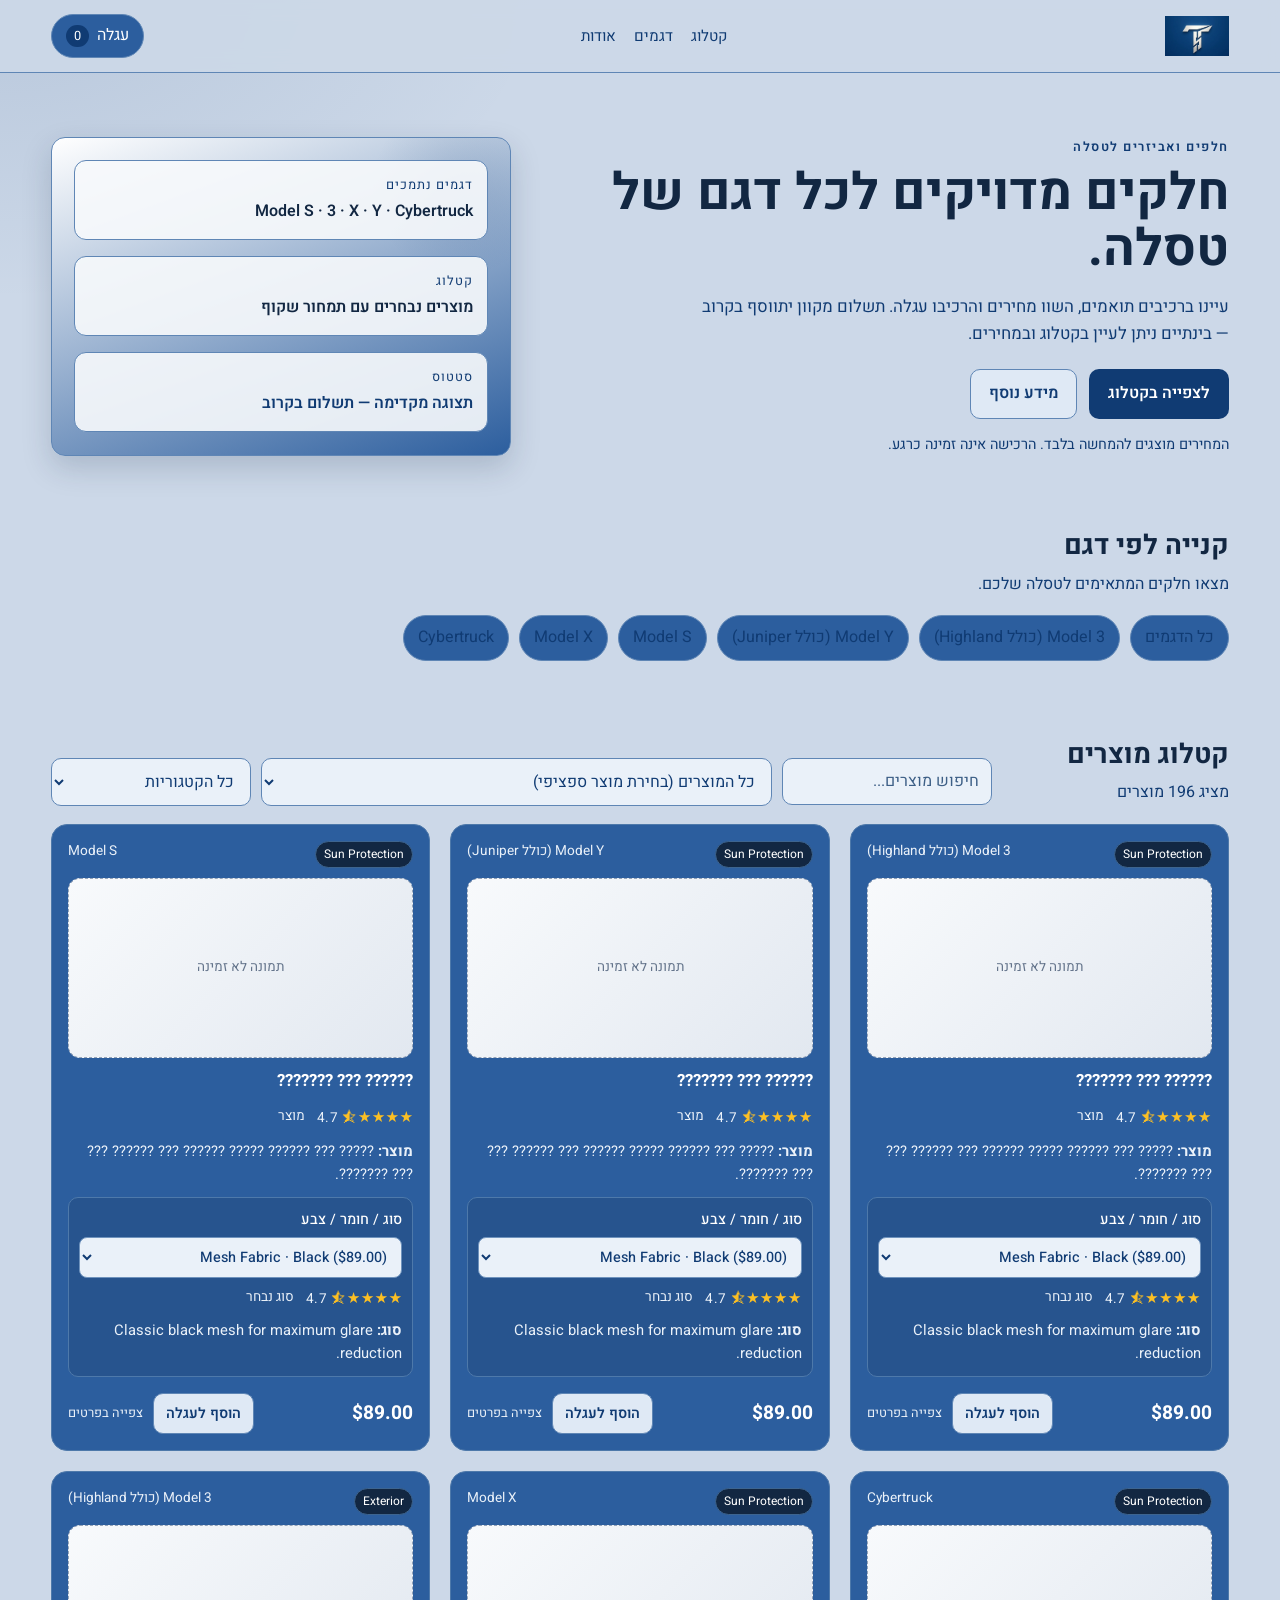
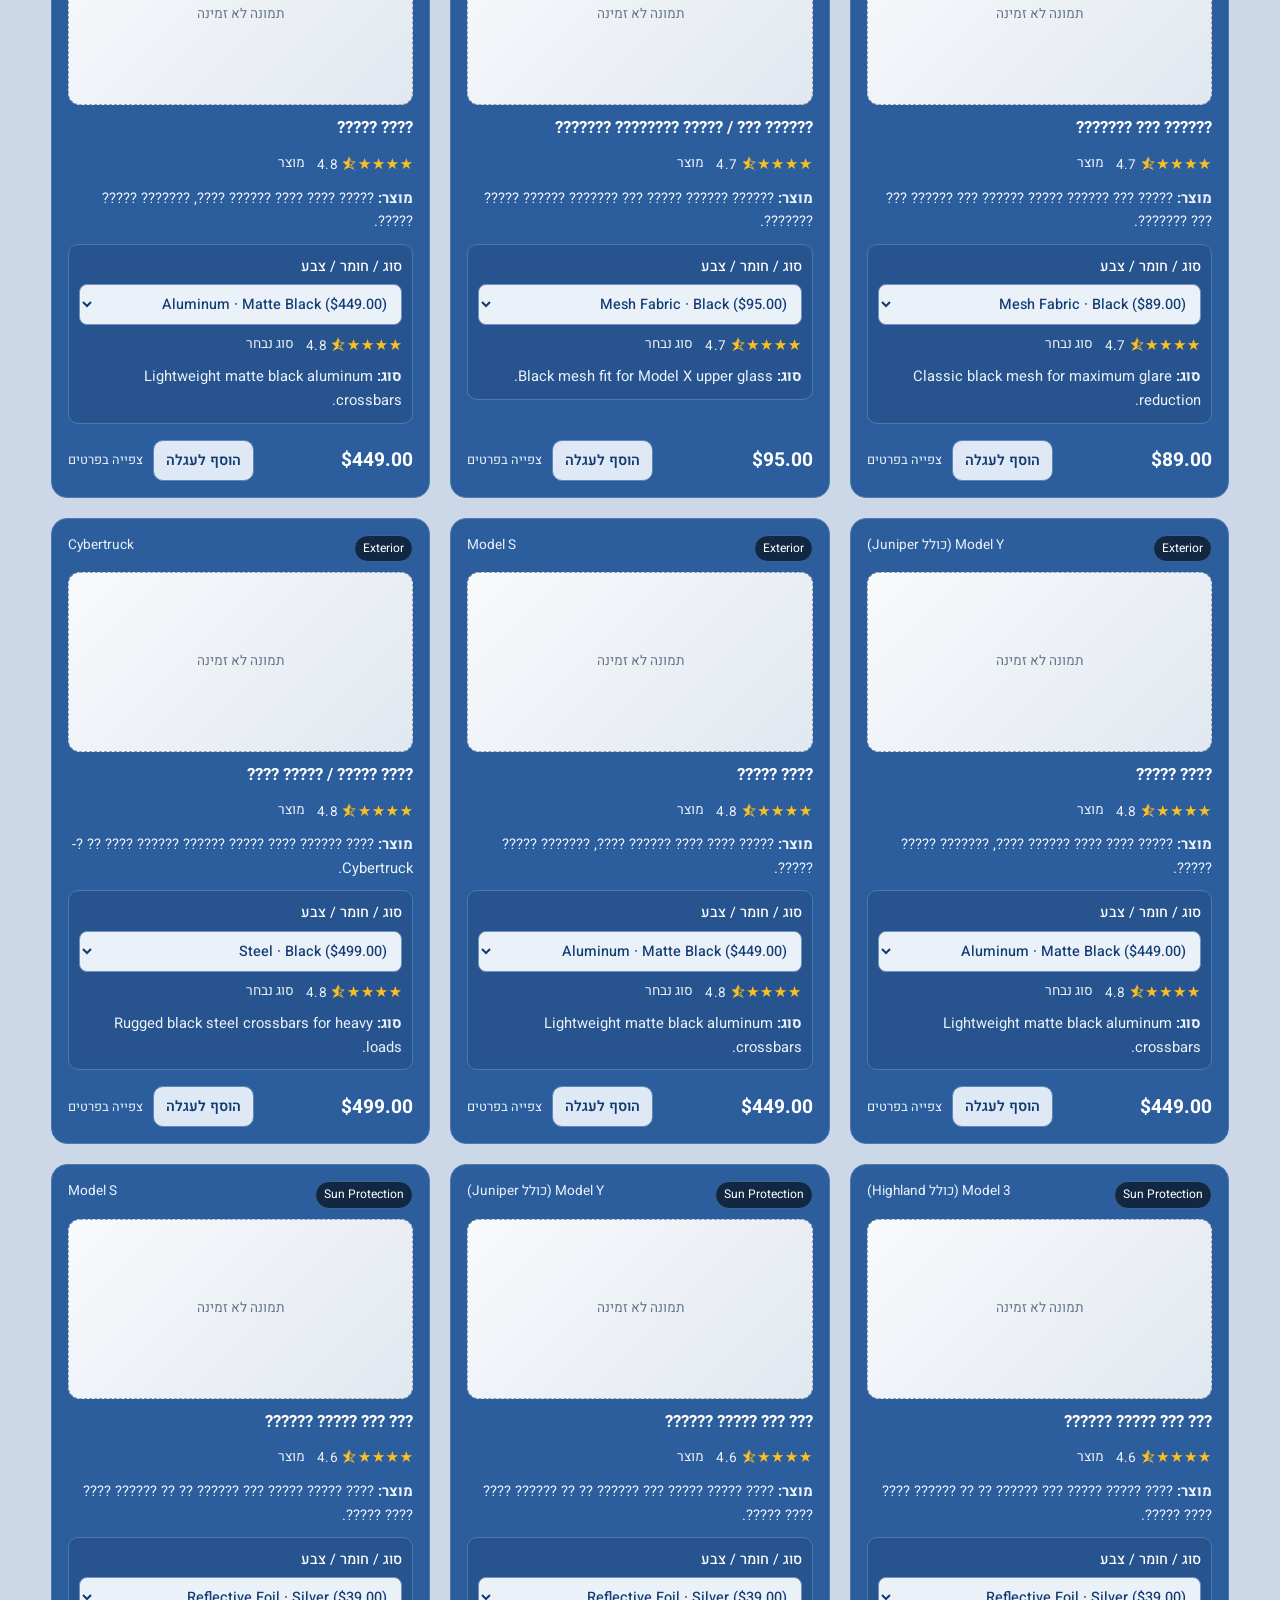
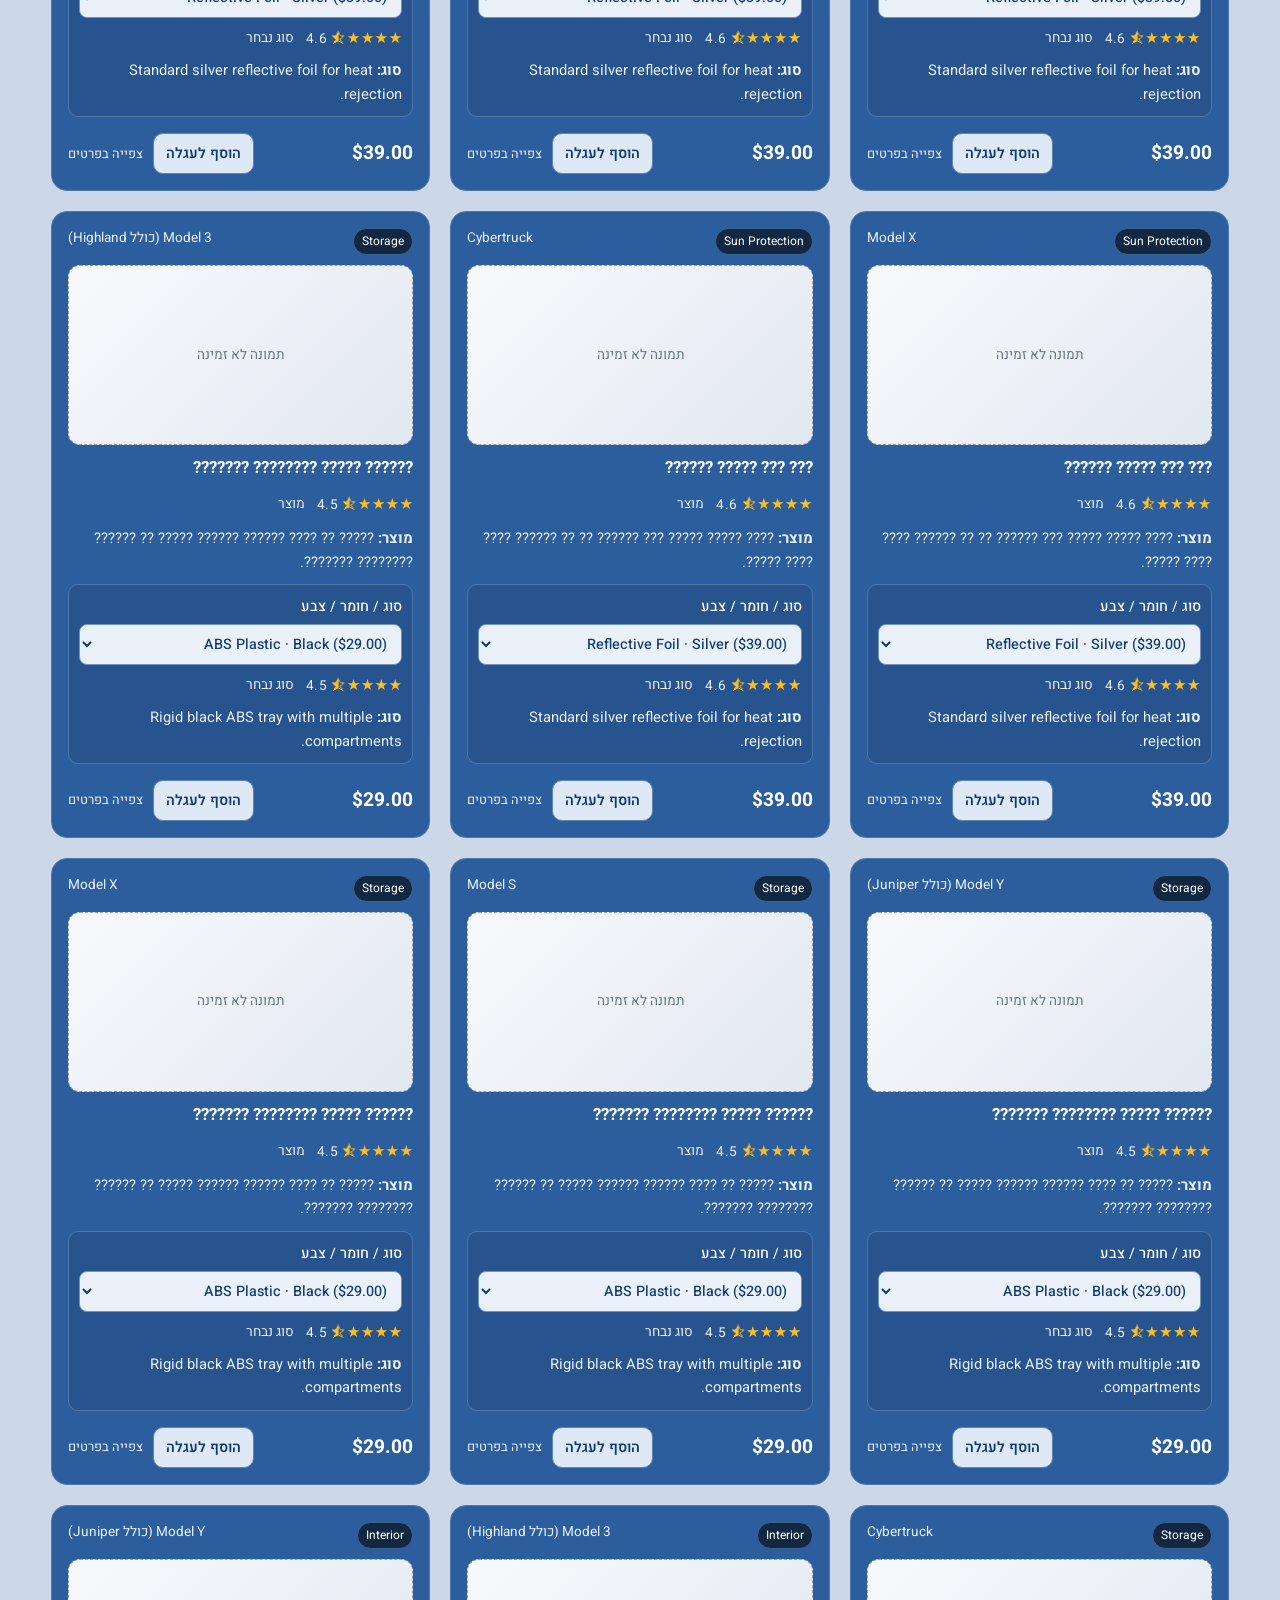
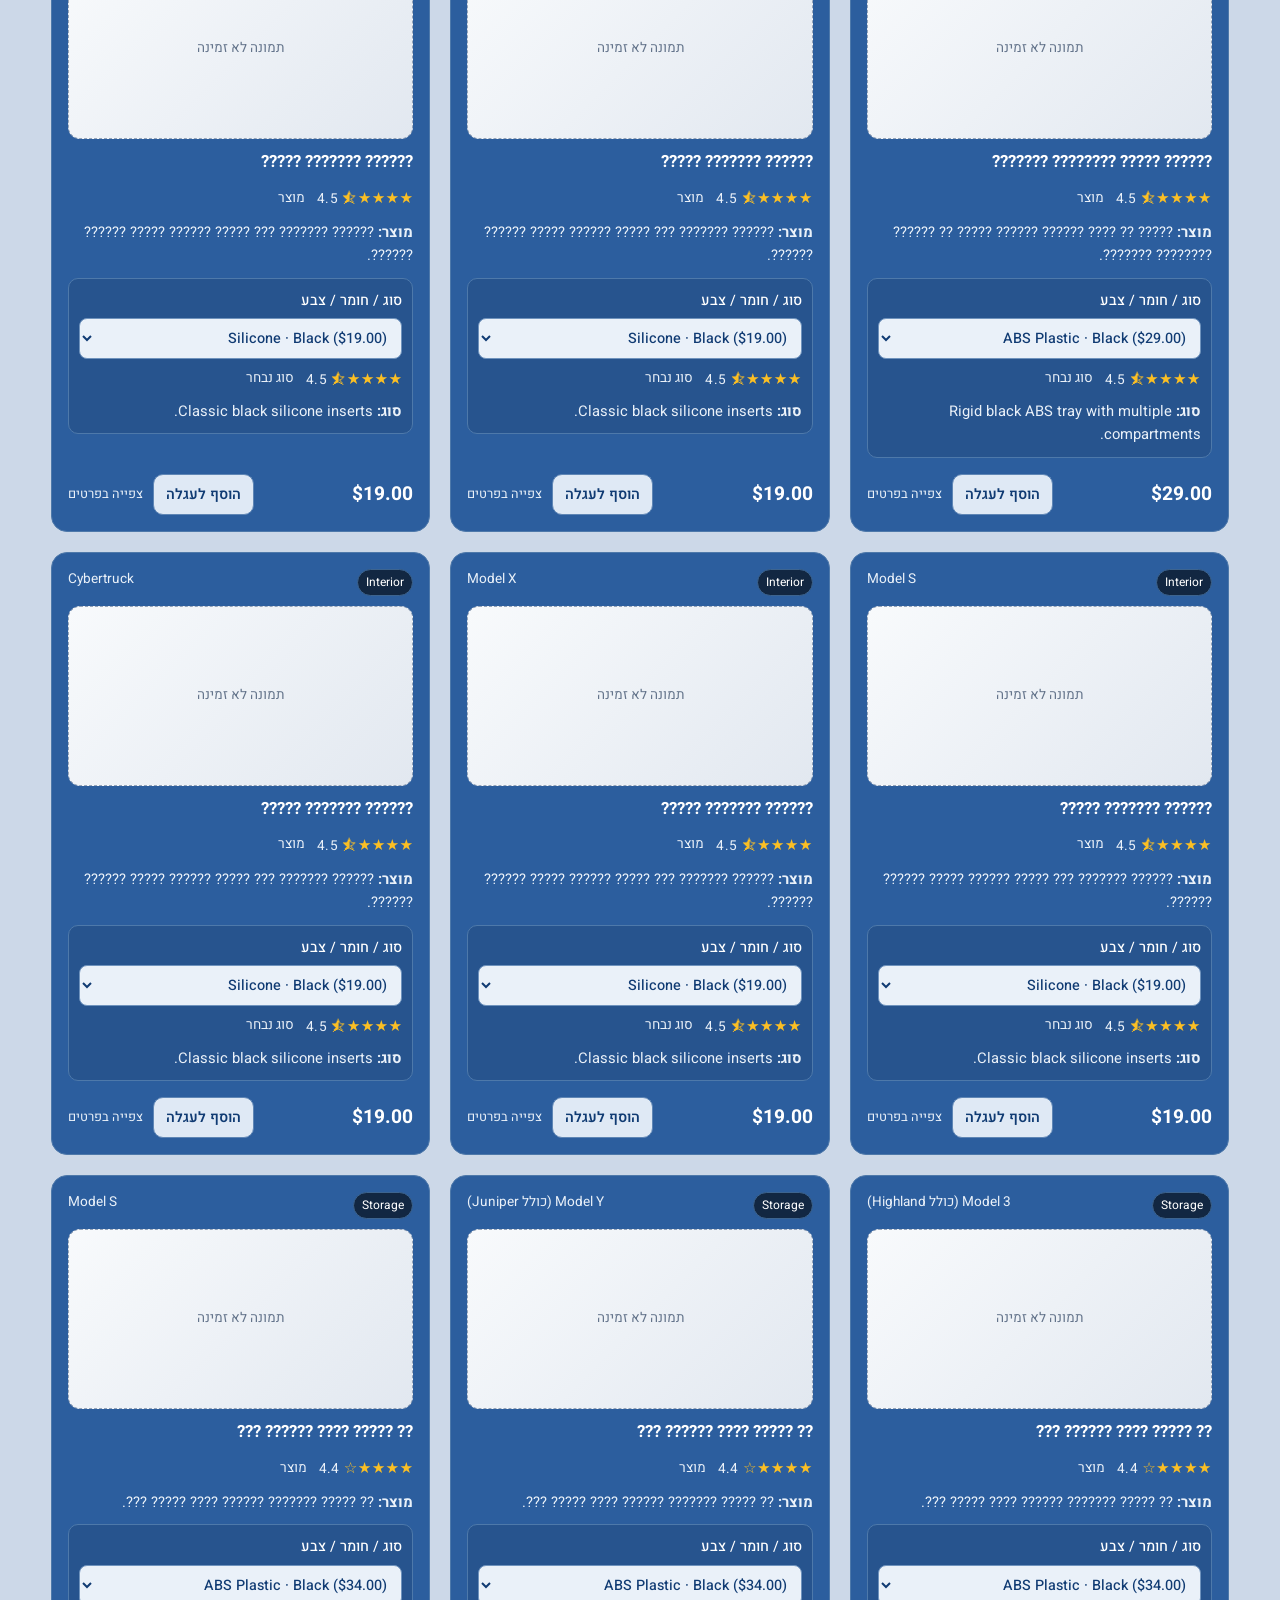
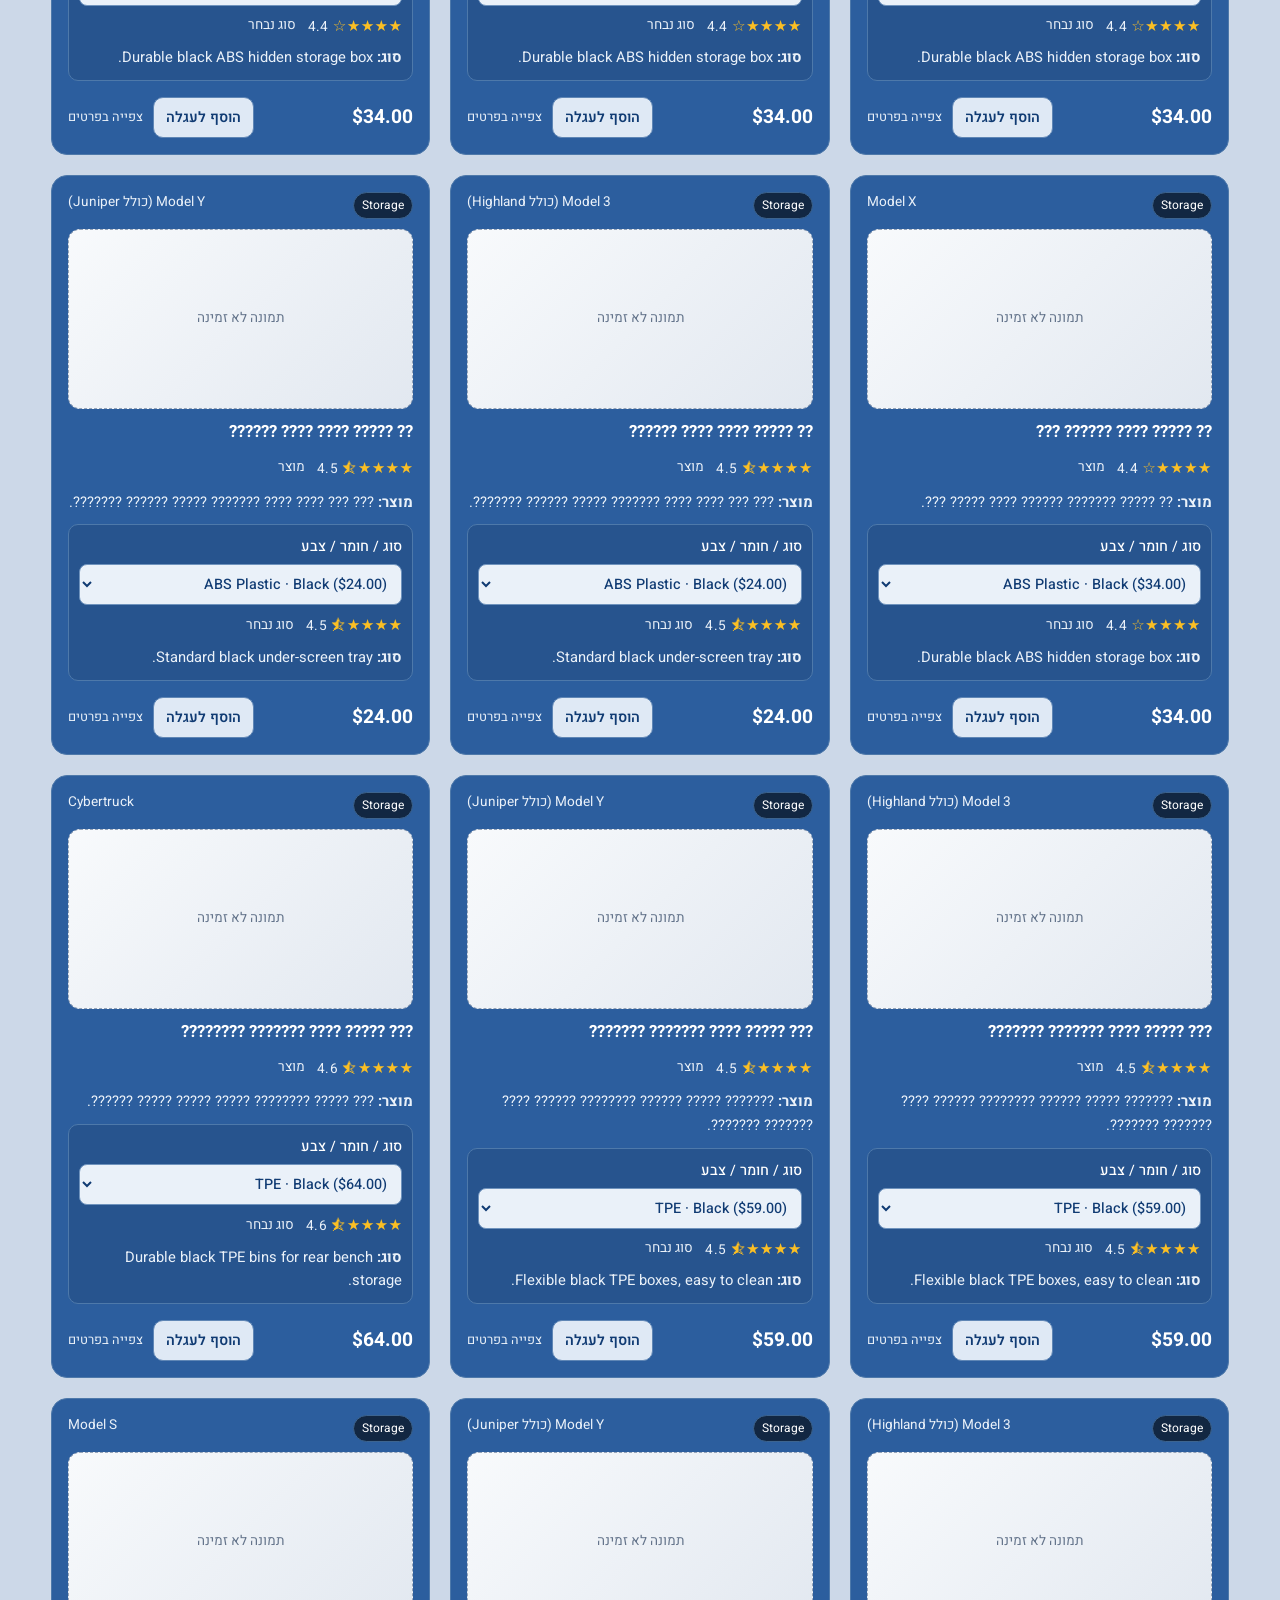
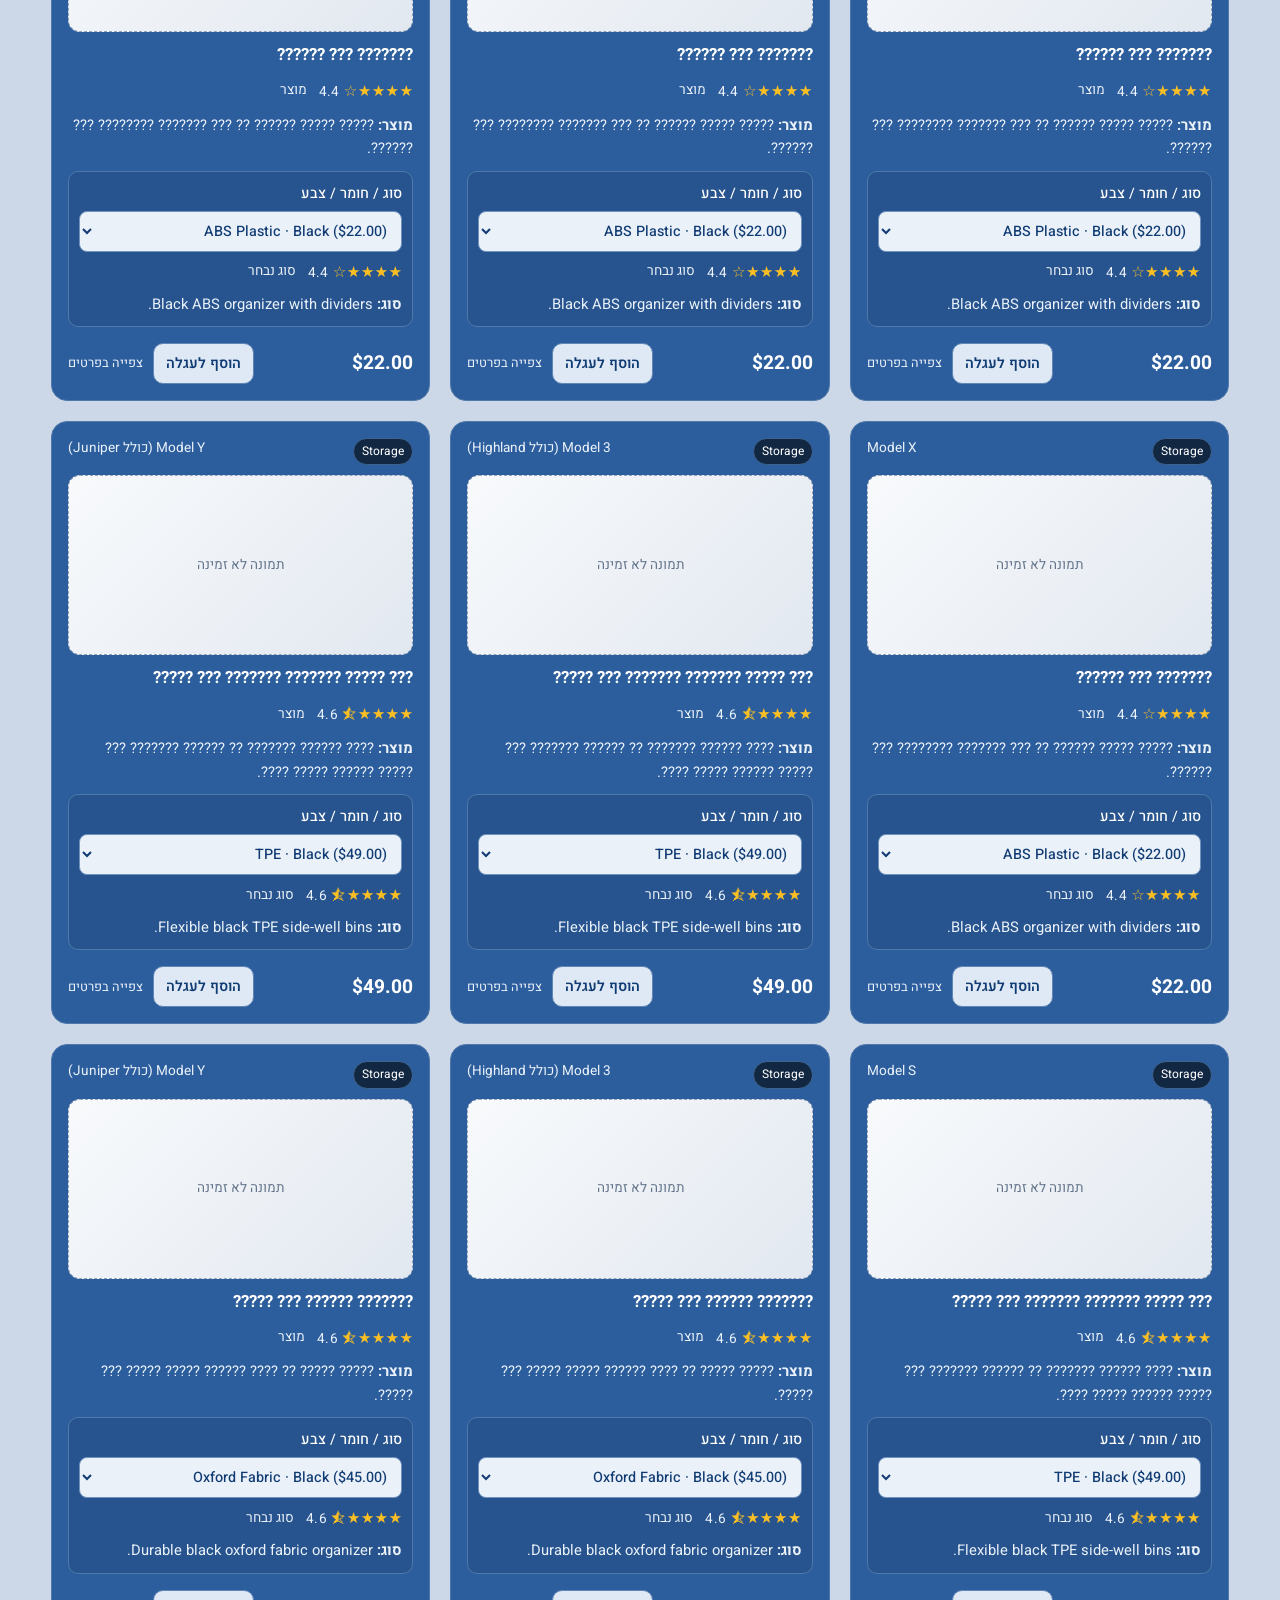
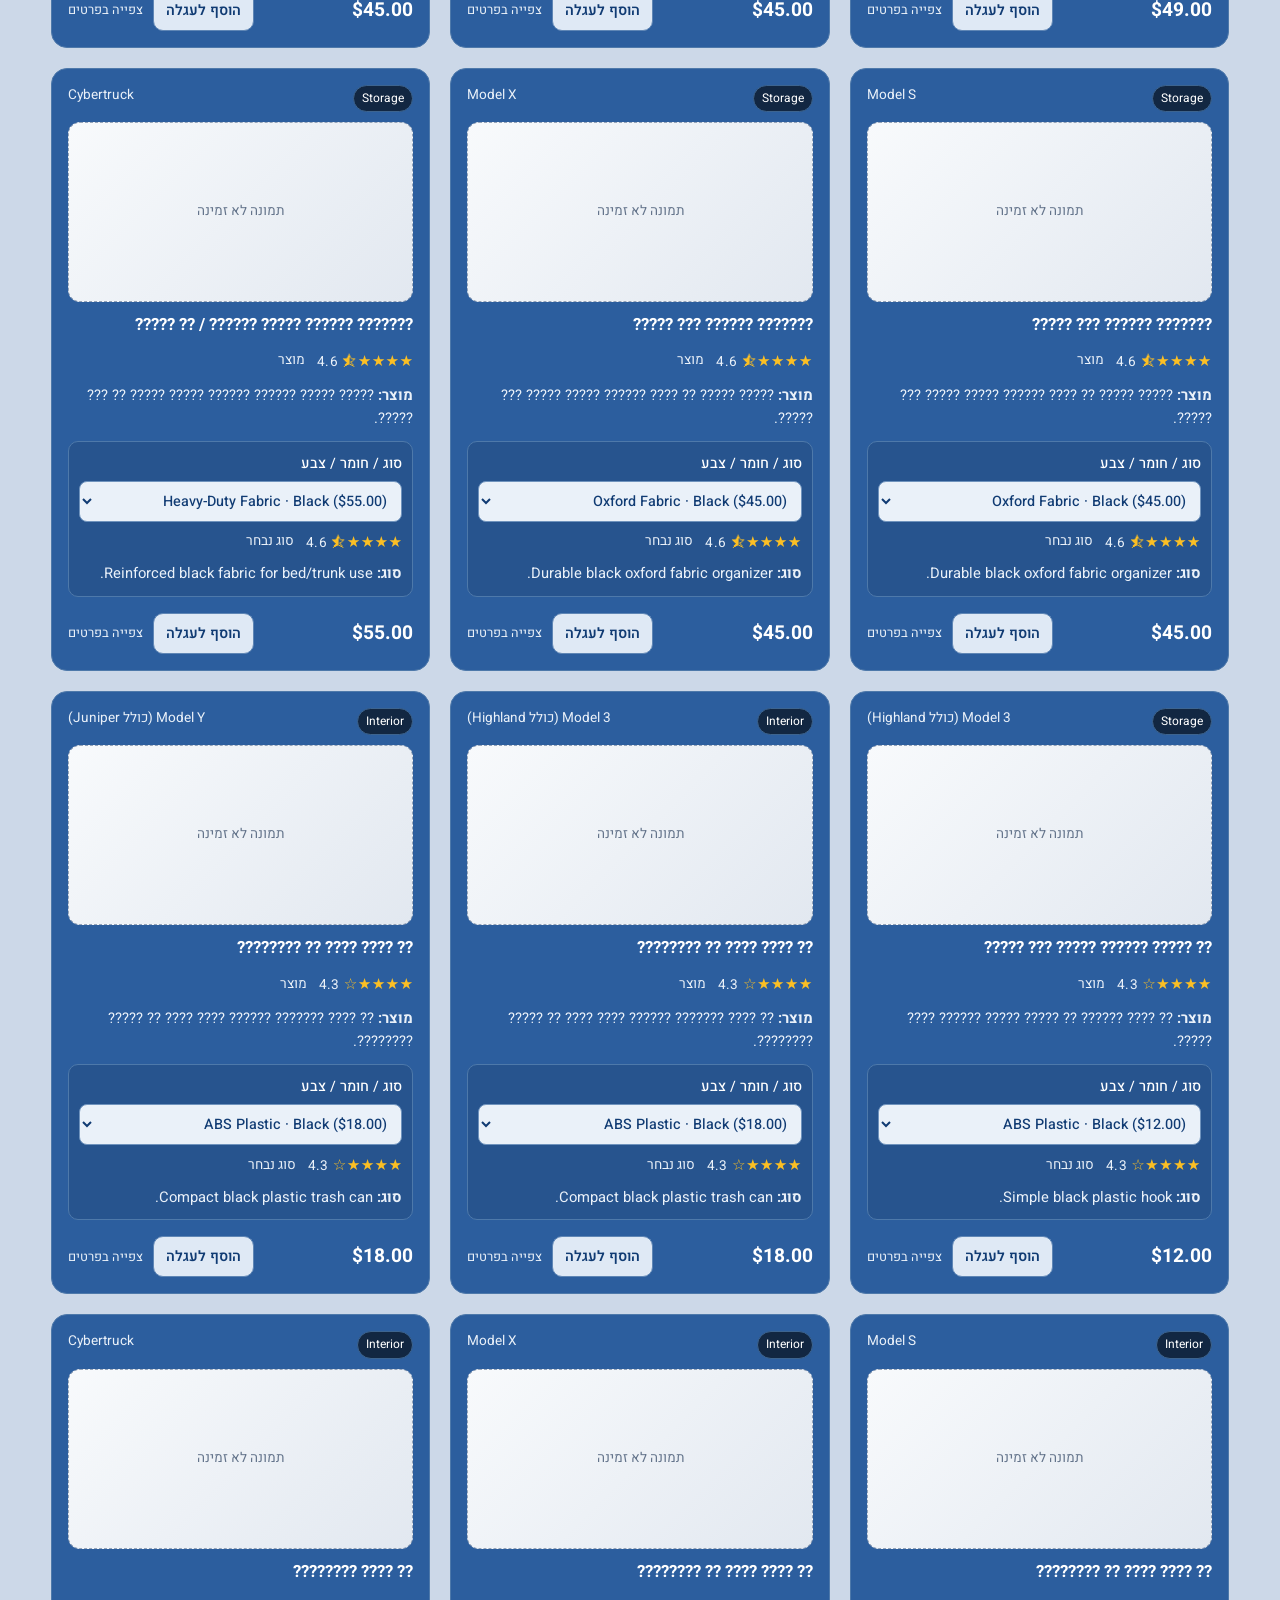
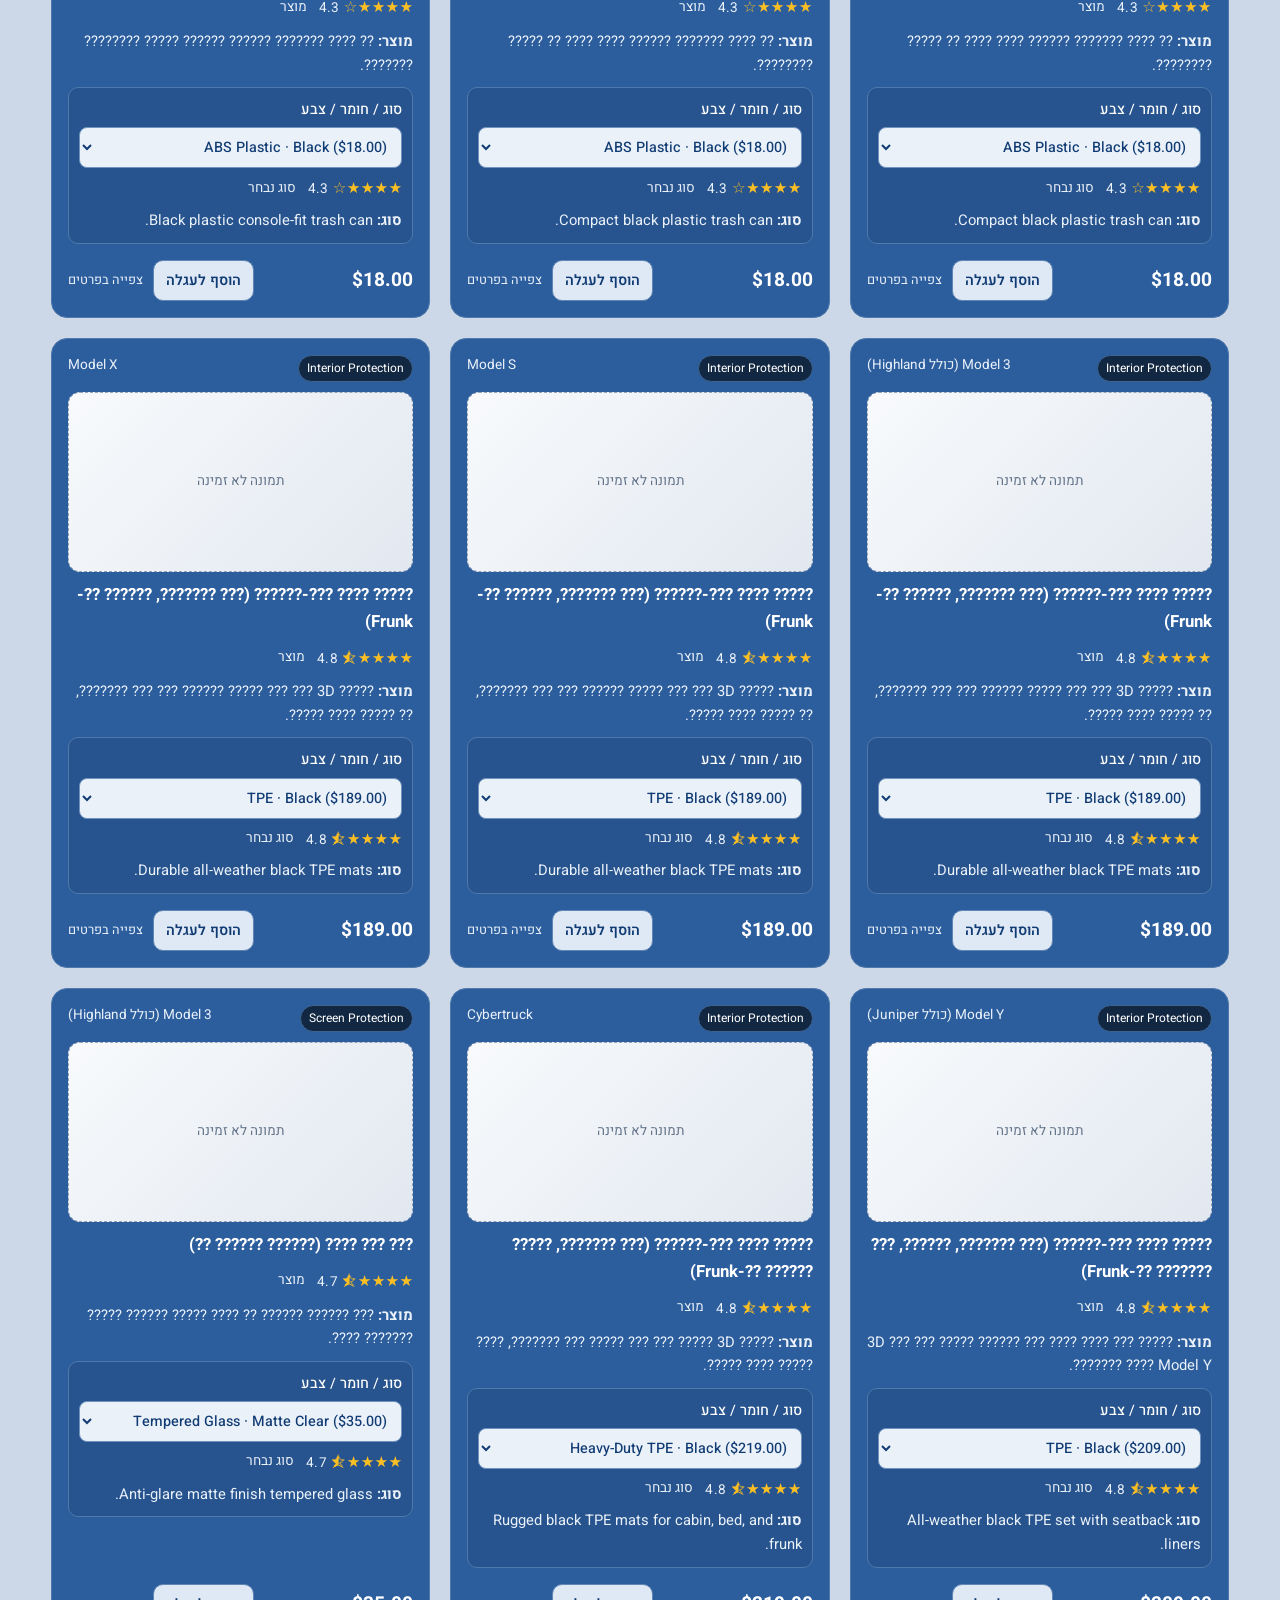
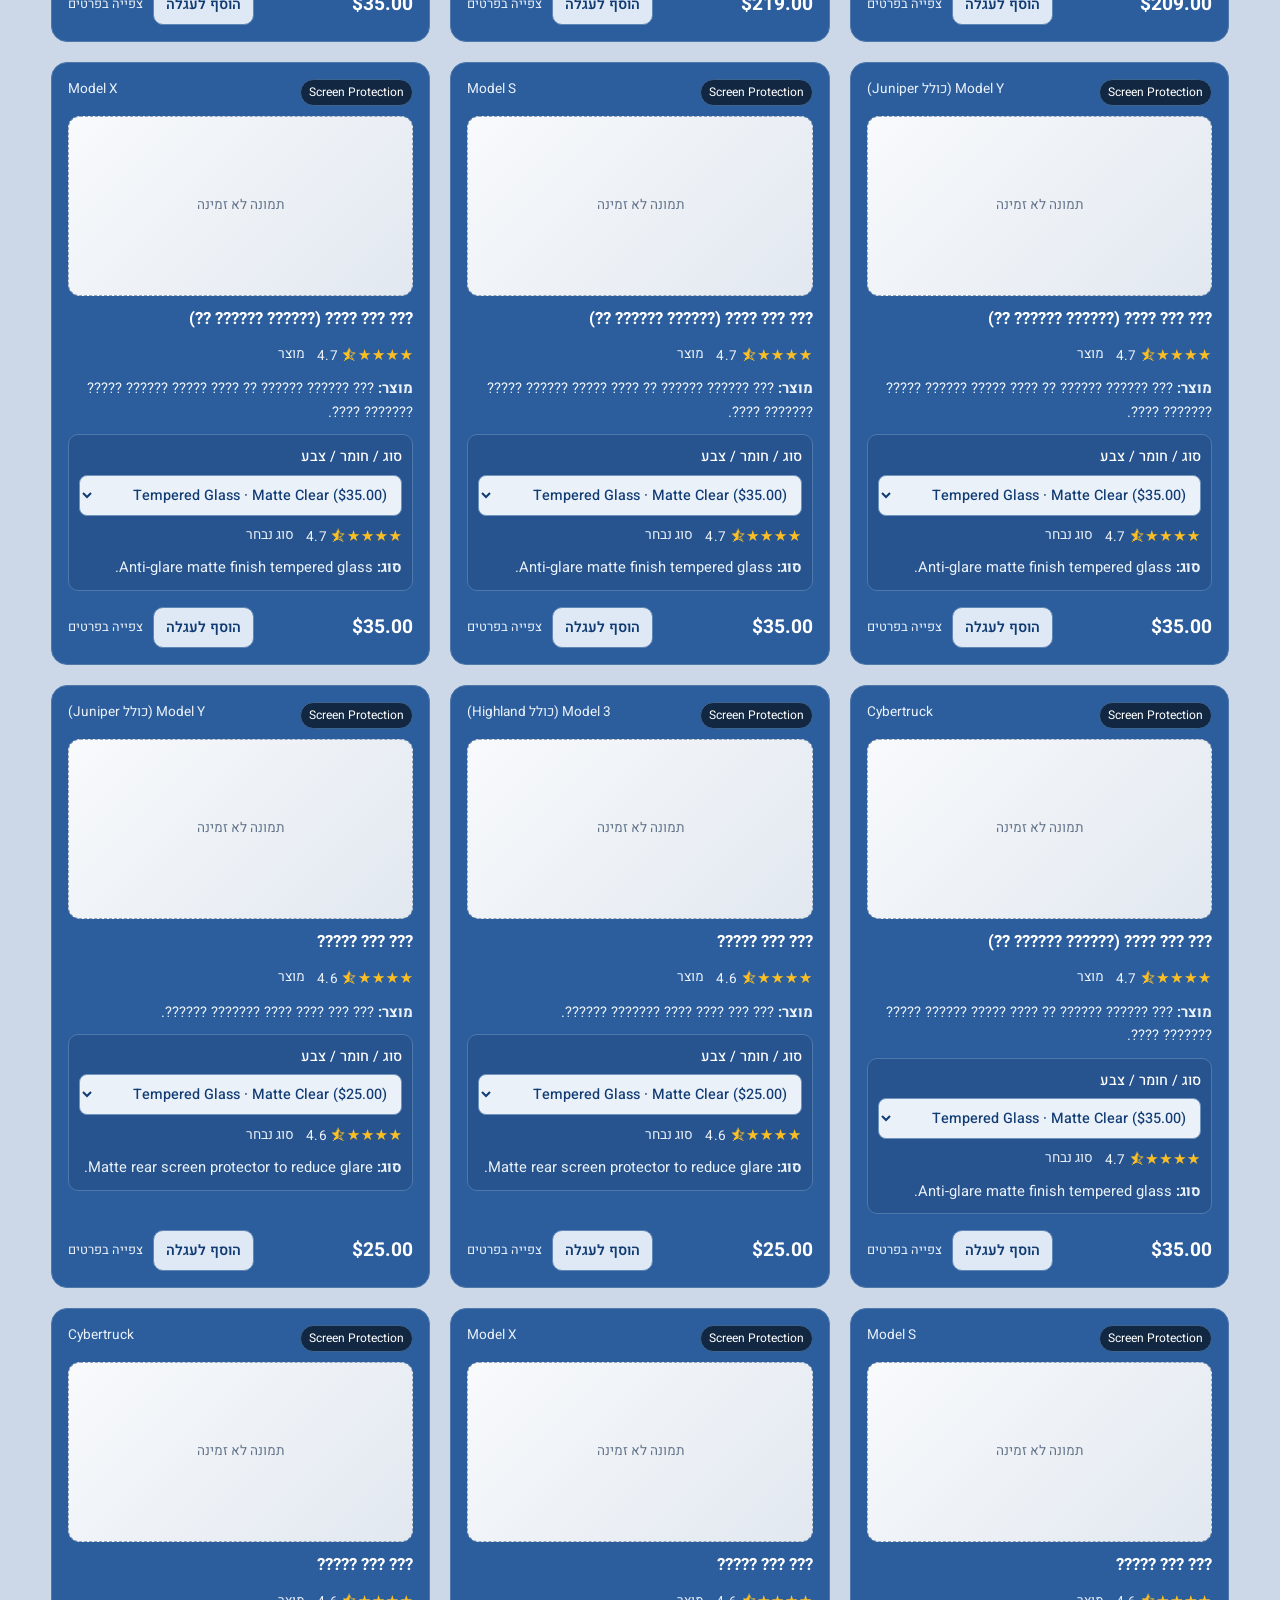
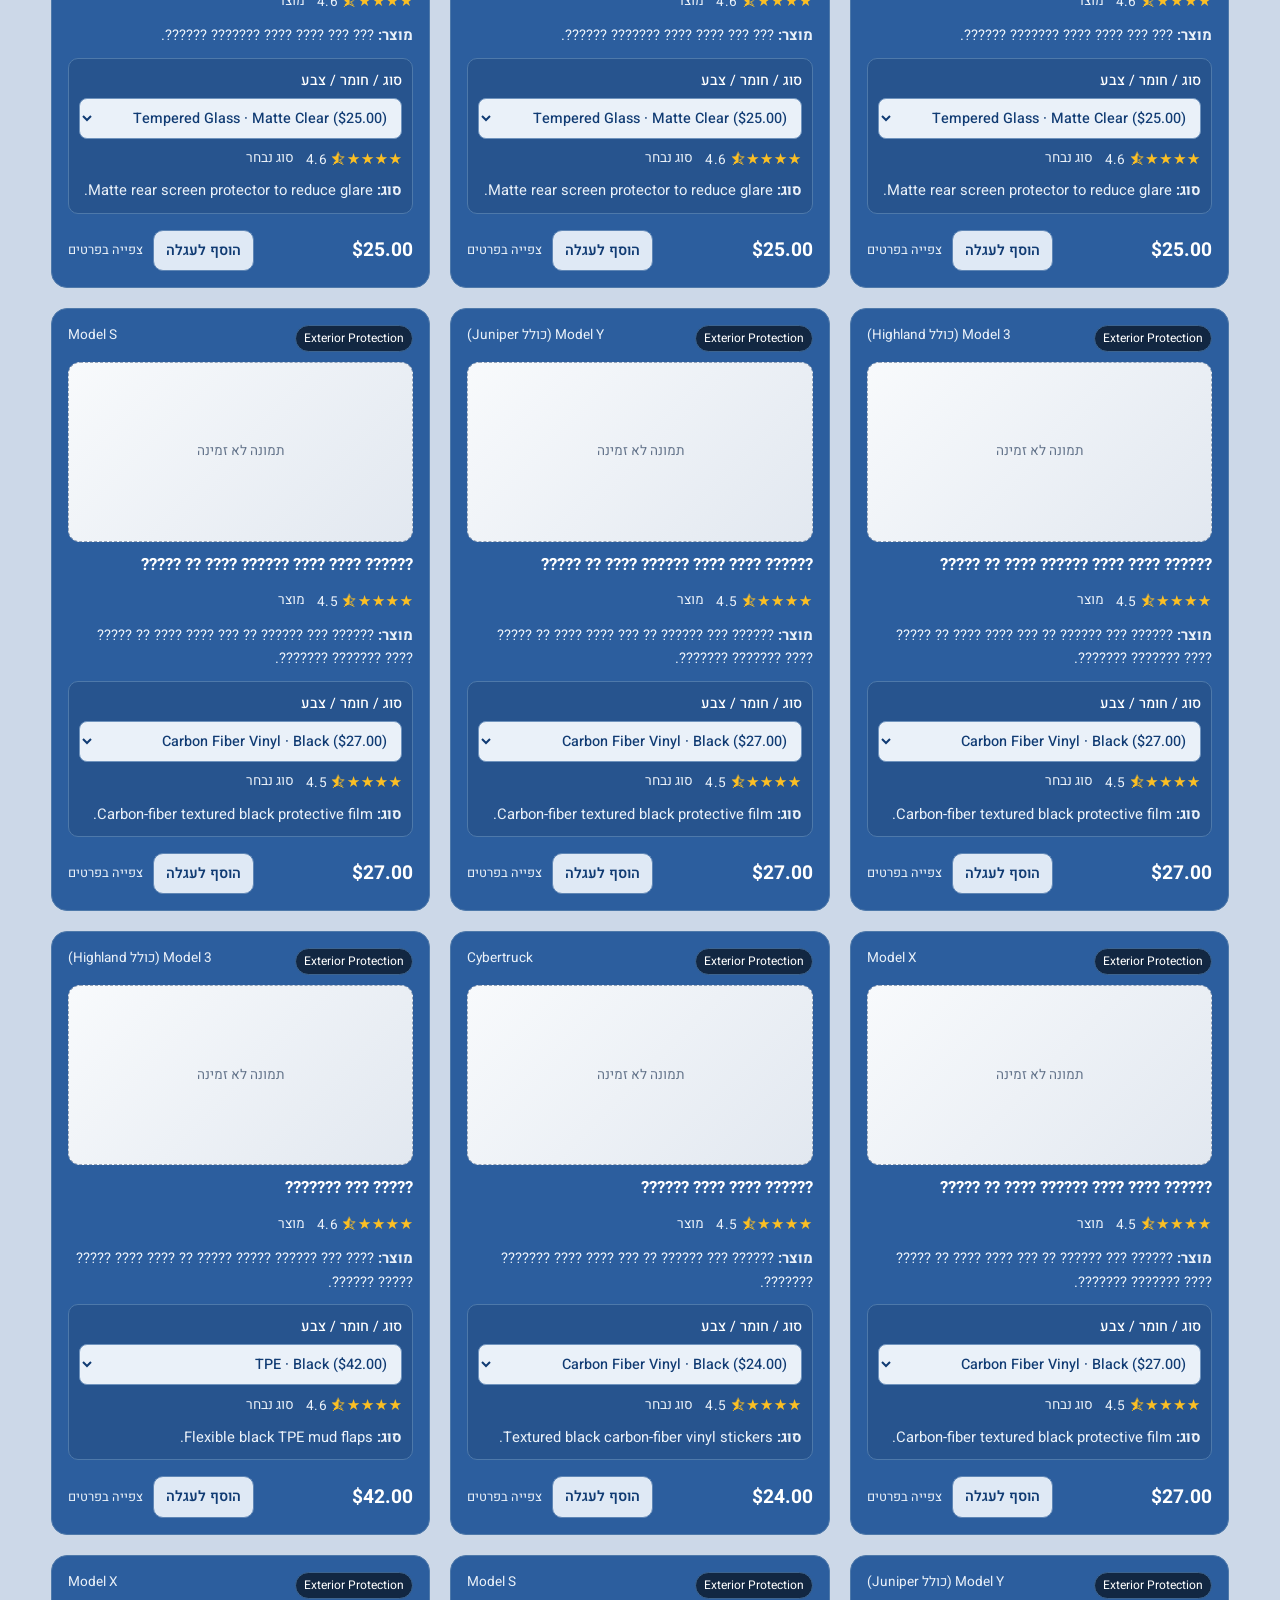
==== index.html @ cca2991e "Add files via upload" ====
<!DOCTYPE html>
<html lang="he" dir="rtl">
<head>
  <meta charset="UTF-8" />
  <meta name="viewport" content="width=device-width, initial-scale=1.0" />
  <title>Tesrael — חנות חלפים לטסלה</title>
  <meta name="description" content="חלקי חילוף ואביזרים לטסלה. עיינו במחירים והוסיפו לעגלה — רכישה מקוונת תתווסף בקרוב." />
  <link rel="preconnect" href="https://fonts.googleapis.com">
  <link rel="preconnect" href="https://fonts.gstatic.com" crossorigin>
  <link href="https://fonts.googleapis.com/css2?family=Heebo:wght@400;500;600;700&display=swap" rel="stylesheet">
  <link rel="stylesheet" href="styles.css" />
</head>
<body>
  <header class="site-header">
    <div class="container header-inner">
      <a class="brand" href="#" aria-label="דף הבית של Tesrael">
        <img src="logo.png" alt="Tesrael" class="brand-logo">
      </a>
      <nav class="nav">
        <a href="#catalog">קטלוג</a>
        <a href="#models">דגמים</a>
        <a href="#about">אודות</a>
      </nav>
      <button class="cart-btn" id="openCartBtn" aria-label="פתיחת עגלה">
        <span>עגלה</span>
        <span class="cart-count" id="cartCount">0</span>
      </button>
    </div>
  </header>

  <main>
    <section class="hero">
      <div class="container hero-inner">
        <div class="hero-copy">
          <p class="eyebrow">חלפים ואביזרים לטסלה</p>
          <h1>חלקים מדויקים לכל דגם של טסלה.</h1>
          <p class="hero-sub">עיינו ברכיבים תואמים, השוו מחירים והרכיבו עגלה. תשלום מקוון יתווסף בקרוב — בינתיים ניתן לעיין בקטלוג ובמחירים.</p>
          <div class="hero-actions">
            <a href="#catalog" class="btn btn-primary">לצפייה בקטלוג</a>
            <a href="#about" class="btn btn-secondary">מידע נוסף</a>
          </div>
          <p class="notice-inline">המחירים מוצגים להמחשה בלבד. הרכישה אינה זמינה כרגע.</p>
        </div>
        <div class="hero-card" aria-hidden="true">
          <div class="hero-card-glow"></div>
          <div class="hero-stat">
            <span class="stat-label">דגמים נתמכים</span>
            <span class="stat-value">Model S · 3 · X · Y · Cybertruck</span>
          </div>
          <div class="hero-stat">
            <span class="stat-label">קטלוג</span>
            <span class="stat-value">מוצרים נבחרים עם תמחור שקוף</span>
          </div>
          <div class="hero-stat">
            <span class="stat-label">סטטוס</span>
            <span class="stat-value status-pill">תצוגה מקדימה — תשלום בקרוב</span>
          </div>
        </div>
      </div>
    </section>

    <section class="section" id="models">
      <div class="container">
        <div class="section-head">
          <h2>קנייה לפי דגם</h2>
          <p>מצאו חלקים המתאימים לטסלה שלכם.</p>
        </div>
        <div class="model-grid" id="modelFilters">
          <button class="model-chip active all-models-chip" data-model="All">כל הדגמים</button>
          <button class="model-chip" data-model="Model 3">Model 3 (כולל Highland)</button>
          <button class="model-chip" data-model="Model Y">Model Y (כולל Juniper)</button>
          <button class="model-chip" data-model="Model S">Model S</button>
          <button class="model-chip" data-model="Model X">Model X</button>
          <button class="model-chip" data-model="Cybertruck">Cybertruck</button>
        </div>
      </div>
    </section>

    <section class="section" id="catalog">
      <div class="container">
        <div class="section-head row">
          <div>
            <h2>קטלוג מוצרים</h2>
            <p id="catalogMeta">מציג את כל המוצרים</p>
          </div>
          <div class="controls">
            <label class="search">
              <span class="sr-only">חיפוש מוצרים</span>
              <input type="search" id="searchInput" placeholder="חיפוש מוצרים..." list="productSuggestions" />
            </label>
            <datalist id="productSuggestions"></datalist>
            <select id="productSelect" aria-label="בחירת מוצר ספציפי">
              <option value="">כל המוצרים (בחירת מוצר ספציפי)</option>
            </select>
            <select id="categorySelect" aria-label="סינון לפי קטגוריה">
              <option value="All">כל הקטגוריות</option>
            </select>
          </div>
        </div>
        <div class="product-grid" id="productGrid"></div>
      </div>
    </section>

    <section class="section alt" id="about">
      <div class="container about-grid">
        <div>
          <h2>אודות Tesrael</h2>
          <p>Tesrael היא חנות קונספט לבעלי רכבי טסלה המחפשים חלקי חילוף ואביזרים איכותיים. אנו מתמקדים בתמחור ברור, התאמה לפי דגם וחוויית גלישה נקייה.</p>
          <p><strong>הערה:</strong> זהו אתר תצוגה מקדימה. ניתן לעיין במוצרים, לראות מחירים ולהוסיף פריטים לעגלה, אך ביצוע רכישה אינו זמין עדיין.</p>
        </div>
        <ul class="feature-list">
          <li><strong>תמחור שקוף</strong><span>כל פריט מוצג עם מחיר ברור מראש.</span></li>
          <li><strong>התאמה לדגם</strong><span>סינון חלקים עבור Model S, 3, X, Y ו-Cybertruck.</span></li>
          <li><strong>מבחר נבחר</strong><span>חלקי תחזוקה, חוץ, פנים ואביזרים נפוצים.</span></li>
        </ul>
      </div>
    </section>
  </main>

  <footer class="site-footer">
    <div class="container footer-inner">
      <p>&copy; <span id="year"></span> Tesrael. חנות תצוגה — אינה חנות רשמית של טסלה.</p>
      <p class="footer-note">Tesla ושמות הדגמים הם סימנים מסחריים של Tesla, Inc. ומשמשים לצורך ציון התאמה בלבד.</p>
    </div>
  </footer>

  <div class="overlay" id="overlay" hidden></div>
  <aside class="cart-drawer" id="cartDrawer" aria-hidden="true" aria-label="עגלת קניות">
    <div class="cart-header">
      <h3>העגלה שלך</h3>
      <button class="icon-btn" id="closeCartBtn" aria-label="סגירת עגלה">&times;</button>
    </div>
    <div class="cart-body" id="cartItems"></div>
    <div class="cart-footer">
      <div class="cart-total-row">
        <span>סיכום ביניים</span>
        <strong id="cartTotal">$0.00</strong>
      </div>
      <p class="cart-disclaimer">המחירים מוצגים להמחשה בלבד. התשלום אינו זמין עדיין.</p>
      <button class="btn btn-primary btn-block" id="checkoutBtn">המשך לתשלום</button>
    </div>
  </aside>

  <div class="product-modal" id="productModal" aria-hidden="true" role="dialog" aria-modal="true" aria-label="פרטי מוצר">
    <div class="product-modal-inner" id="productModalInner"></div>
  </div>

  <div class="toast" id="toast" role="status" aria-live="polite"></div>

  <script src="app.js"></script>
</body>
</html>
---- styles.css ----
:root {
  --bg: #ccd8e8;
  --surface: #2c5e9e;
  --surface-2: #122742;
  --border: #5f86b5;
  --text: #103B73;
  --muted: #103B73;
  --heading: #122742;
  --accent: #103B73;
  --accent-hover: #0c2d59;
  --ok: #16a34a;
  --shadow: 0 12px 30px rgba(18, 39, 66, 0.18);
  --radius: 14px;
}

* { box-sizing: border-box; }
html { scroll-behavior: smooth; }
body {
  margin: 0;
  font-family: "Heebo", "Inter", system-ui, -apple-system, Segoe UI, Roboto, sans-serif;
  background:
    radial-gradient(900px 500px at 0% 0%, rgba(16,59,115,0.10), transparent 60%),
    radial-gradient(1200px 600px at 20% -10%, #e3ebf5 0%, var(--bg) 60%);
  color: var(--text);
  line-height: 1.6;
}

h1, h2, h3, h4, h5, h6 { color: var(--heading); }

a { color: inherit; text-decoration: none; }
button, input, select { font: inherit; }
.container { width: min(1200px, 92%); margin: 0 auto; }
.sr-only { position: absolute; width: 1px; height: 1px; padding: 0; margin: -1px; overflow: hidden; clip: rect(0,0,0,0); border: 0; }

.site-header {
  position: sticky; top: 0; z-index: 20;
  backdrop-filter: blur(10px);
  background: rgba(204, 216, 232, 0.92);
  border-bottom: 1px solid var(--border);
}
.header-inner { display: flex; align-items: center; justify-content: space-between; padding: 14px 0; gap: 16px; }
.brand { display: flex; align-items: center; gap: 10px; font-weight: 700; color: var(--heading); }
.brand-logo { height: 40px; width: auto; display: block; }
.brand-mark {
  width: 34px; height: 34px; border-radius: 9px; display: inline-grid; place-items: center;
  background: linear-gradient(135deg, var(--accent), #1e5aa8); color: #fff; font-weight: 700;
}
.brand-text em { font-style: normal; color: var(--muted); font-weight: 500; }
.nav { display: flex; gap: 18px; color: var(--text); font-size: 0.95rem; }
.nav a:hover { color: var(--surface-2); }
.cart-btn {
  display: inline-flex; align-items: center; gap: 8px; padding: 8px 14px;
  background: var(--surface); color: #ffffff; border: 1px solid var(--border);
  border-radius: 999px; cursor: pointer;
}
.cart-btn:hover { border-color: #8fb0d6; background: #356ba8; }
.cart-count { background: var(--accent); color: #fff; font-size: 0.8rem; padding: 1px 8px; border-radius: 999px; min-width: 22px; text-align: center; }

.hero { padding: 64px 0 32px; }
.hero-inner { display: grid; grid-template-columns: 1.2fr 0.8fr; gap: 28px; align-items: stretch; }
.eyebrow { color: var(--accent); text-transform: uppercase; letter-spacing: 0.12em; font-size: 0.8rem; font-weight: 600; margin: 0 0 8px; }
.hero h1 { font-size: clamp(2rem, 4vw, 3.4rem); line-height: 1.1; margin: 0 0 16px; }
.hero-sub { color: var(--muted); font-size: 1.05rem; margin: 0 0 22px; max-width: 60ch; }
.hero-actions { display: flex; gap: 12px; flex-wrap: wrap; margin-bottom: 14px; }
.notice-inline { color: var(--muted); font-size: 0.9rem; margin: 0; }
.hero-card {
  position: relative; background: linear-gradient(160deg, #ffffff, var(--surface));
  border: 1px solid var(--border); border-radius: var(--radius); padding: 22px;
  display: flex; flex-direction: column; gap: 16px; overflow: hidden; box-shadow: var(--shadow);
}
.hero-card-glow { position: absolute; top: -40px; right: -40px; width: 180px; height: 180px; background: radial-gradient(circle, rgba(16,59,115,0.12), transparent 70%); }
.hero-stat { position: relative; padding: 14px; border: 1px solid var(--border); border-radius: 12px; background: rgba(248,250,252,0.9); }
.stat-label { display: block; color: var(--text); font-size: 0.8rem; text-transform: uppercase; letter-spacing: 0.08em; margin-bottom: 4px; }
.stat-value { font-weight: 600; color: var(--heading); }
.status-pill { color: #103B73; }

.btn {
  display: inline-flex; align-items: center; justify-content: center; gap: 8px;
  padding: 11px 18px; border-radius: 10px; border: 1px solid transparent; cursor: pointer;
  font-weight: 600; transition: 0.15s ease;
}
.btn-primary { background: var(--accent); color: #fff; }
.btn-primary:hover { background: var(--accent-hover); }
.btn-secondary { background: #dfe9f5; border-color: var(--border); color: var(--text); }
.btn-secondary:hover { border-color: #4e79aa; background: #eaf1f9; }
.btn-block { width: 100%; }
.icon-btn { background: transparent; border: none; color: var(--muted); font-size: 1.6rem; cursor: pointer; line-height: 1; }
.icon-btn:hover { color: var(--text); }

.section { padding: 36px 0; }
.section.alt { background: rgba(30,41,59,0.35); border-top: 1px solid var(--border); border-bottom: 1px solid var(--border); }
.section-head { margin-bottom: 18px; }
.section-head.row { display: flex; align-items: flex-end; justify-content: space-between; gap: 16px; flex-wrap: wrap; }
.section-head h2 { margin: 0 0 4px; font-size: 1.7rem; }
.section-head p { margin: 0; color: var(--muted); }
.controls { display: flex; gap: 10px; flex-wrap: wrap; }
.search input, select {
  background: #eaf1f9; color: var(--text); border: 1px solid var(--border);
  padding: 10px 12px; border-radius: 10px; min-width: 200px;
}
.search input::placeholder { color: #3d5f86; }

.model-grid { display: flex; flex-wrap: wrap; gap: 10px; }
.model-chip {
  padding: 9px 14px; border-radius: 999px; border: 1px solid var(--border);
  background: var(--surface); color: var(--muted); cursor: pointer;
}
.model-chip.active, .model-chip:hover { color: var(--text); border-color: #3a4558; }
.model-chip.active { background: #2b3a52; }
.all-models-chip,
.all-models-chip.active { background: var(--surface); color: var(--muted); border-color: var(--border); }

.product-grid { display: grid; grid-template-columns: repeat(auto-fill, minmax(280px, 1fr)); gap: 20px; }
.card {
  background: var(--surface); border: 1px solid #4e79aa; border-radius: 16px; color: #ffffff;
  padding: 16px; display: flex; flex-direction: column; gap: 10px; min-height: 100%;
  transition: transform .18s ease, box-shadow .18s ease, border-color .18s ease;
}
.card.clickable { cursor: pointer; }
.card:hover { transform: translateY(-4px); box-shadow: 0 18px 40px rgba(18,39,66,0.3); border-color: #8fb0d6; }
.card-actions { display: flex; align-items: center; gap: 10px; }
.view-hint { color: #eaf1f9; font-size: 0.8rem; }
.card-top { display: flex; align-items: flex-start; justify-content: space-between; gap: 10px; }
.badge { font-size: 0.75rem; color: #ffffff; background: var(--surface-2); border: 1px solid #3d648f; padding: 3px 8px; border-radius: 999px; white-space: nowrap; }
.part-image {
  width: 100%; height: 180px; border-radius: 12px; border: 1px solid var(--border);
  object-fit: cover; background: #d7e3f1; display: block;
}
.part-icon {
  width: 100%; height: 180px; border-radius: 12px; border: 1px dashed #94a3b8;
  background: linear-gradient(135deg, #f8fafc, #e2e8f0); display: grid; place-items: center;
  color: #64748b; font-size: 0.85rem; text-align: center; padding: 10px;
}
.card h3 { margin: 0; font-size: 1.05rem; color: #ffffff; }
.card p { margin: 0; color: #eaf1f9; font-size: 0.92rem; }
.meta { color: #eaf1f9; font-size: 0.85rem; }
.price-row { margin-top: auto; display: flex; align-items: center; justify-content: space-between; gap: 10px; padding-top: 6px; }
.price { font-size: 1.2rem; font-weight: 700; color: #ffffff; }
.add-btn { padding: 8px 12px; font-size: 0.9rem; }
.rating-row, .variant-meta { display: flex; align-items: center; gap: 8px; font-size: 0.9rem; }
.stars { color: #fbbf24; letter-spacing: 0.02em; font-size: 0.95rem; }
.rating-num { color: #eaf1f9; font-size: 0.85rem; margin-left: 4px; }
.item-desc, .variant-desc { font-size: 0.9rem; color: #eaf1f9; }
.variant-box { border: 1px solid #4e79aa; border-radius: 10px; padding: 10px; background: rgba(18,39,66,0.18); display: grid; gap: 8px; }
.variant-label { display: grid; gap: 6px; font-size: 0.9rem; color: #ffffff; font-weight: 500; }
.variant-select { width: 100%; min-width: 0; background: #eaf1f9; color: var(--text); border: 1px solid #6f93bd; padding: 8px 10px; border-radius: 8px; }

.about-grid { display: grid; grid-template-columns: 1.1fr 0.9fr; gap: 24px; }
.feature-list { list-style: none; padding: 0; margin: 0; display: grid; gap: 12px; }
.feature-list li { background: var(--surface); color: #eaf1f9; border: 1px solid #4e79aa; border-radius: 12px; padding: 14px; }
.feature-list strong { display: block; margin-bottom: 4px; color: #ffffff; }
.feature-list span { color: #eaf1f9; font-size: 0.95rem; }

.site-footer { padding: 28px 0 40px; color: var(--muted); font-size: 0.9rem; }
.footer-inner p { margin: 4px 0; }
.footer-note { font-size: 0.8rem; }

.overlay { position: fixed; inset: 0; background: rgba(18,39,66,0.45); z-index: 30; }
.cart-drawer {
  position: fixed; top: 0; right: 0; height: 100%; width: min(420px, 100%);
  background: #0f172a; border-left: 1px solid var(--border); z-index: 40;
  transform: translateX(100%); transition: transform 0.2s ease; display: flex; flex-direction: column;
}
.cart-drawer.open { transform: translateX(0); }
.cart-header { display: flex; align-items: center; justify-content: space-between; padding: 16px 18px; border-bottom: 1px solid var(--border); }
.cart-header h3 { margin: 0; color: var(--heading); }
.cart-body { padding: 14px 18px; overflow: auto; flex: 1; display: grid; gap: 12px; align-content: start; }
.cart-item { border: 1px solid #8fb0d6; border-radius: 12px; padding: 12px; background: #ffffff; }
.cart-item h4 { margin: 0 0 4px; font-size: 0.98rem; color: var(--heading); }
.cart-item .meta { margin-bottom: 8px; color: #103B73; }
.cart-row { display: flex; align-items: center; justify-content: space-between; gap: 10px; }
.qty-controls { display: inline-flex; align-items: center; gap: 8px; }
.qty-btn { width: 28px; height: 28px; border-radius: 8px; border: 1px solid var(--border); background: #eaf1f9; color: var(--text); cursor: pointer; }
.remove-btn { background: transparent; border: none; color: #103B73; cursor: pointer; font-size: 0.85rem; }
.cart-footer { padding: 14px 18px 18px; border-top: 1px solid var(--border); background: #0B1120; }
.cart-total-row { display: flex; justify-content: space-between; margin-bottom: 6px; font-size: 1.05rem; color: var(--heading); }
.cart-disclaimer { color: var(--muted); font-size: 0.85rem; margin: 0 0 12px; }
.empty { color: var(--muted); text-align: center; padding: 30px 10px; }

.toast {
  position: fixed; bottom: 18px; left: 50%; transform: translateX(-50%) translateY(20px);
  background: #eaf1f9; color: var(--text); border: 1px solid var(--border); padding: 12px 16px;
  border-radius: 10px; box-shadow: var(--shadow); opacity: 0; pointer-events: none; transition: 0.2s ease; z-index: 60;
  max-width: min(92vw, 520px); text-align: center;
}
.toast.show { opacity: 1; transform: translateX(-50%) translateY(0); }

.product-modal {
  position: fixed; inset: 0; z-index: 45; display: none; padding: 24px; overflow: auto;
}
.product-modal.open { display: block; }
.product-modal-inner {
  width: min(1100px, 100%); margin: 0 auto; background: #eaf1f9;
  border: 1px solid var(--border); border-radius: 20px; box-shadow: var(--shadow); overflow: hidden;
}
.modal-topbar { display: flex; align-items: center; justify-content: space-between; gap: 12px; padding: 16px 20px; border-bottom: 1px solid var(--border); background: #dfe9f5; }
.modal-content { display: grid; grid-template-columns: 1.1fr 1fr; gap: 0; }
.modal-media { padding: 20px; border-right: 1px solid var(--border); background: #dfe9f5; }
.modal-image { width: 100%; height: min(60vh, 520px); object-fit: cover; border-radius: 14px; border: 1px solid var(--border); background: #d7e3f1; }
.modal-fallback { height: min(60vh, 520px); }
.modal-info { padding: 22px; display: grid; gap: 14px; align-content: start; }
.modal-info h2 { margin: 0; font-size: 1.8rem; line-height: 1.2; color: var(--heading); }
.modal-section { border: 1px solid var(--border); border-radius: 12px; padding: 14px; background: #ffffff; display: grid; gap: 10px; }
.modal-section h3 { margin: 0; font-size: 1rem; color: var(--heading); }
.variant-choices { display: grid; gap: 8px; max-height: 260px; overflow: auto; padding-right: 4px; }
.variant-choice { text-align: left; width: 100%; background: #eaf1f9; color: var(--text); border: 1px solid var(--border); border-radius: 10px; padding: 10px 12px; cursor: pointer; display: grid; gap: 4px; }
.variant-choice:hover { border-color: #4e79aa; }
.variant-choice.active { border-color: var(--accent); box-shadow: inset 0 0 0 1px rgba(16,59,115,0.25); }
.variant-choice .vname { font-weight: 600; }
.variant-choice .vprice { color: #103B73; }
.selected-type-box p { margin: 0; }
.modal-price { font-size: 1.6rem; font-weight: 700; color: var(--heading); }
.modal-actions { display: grid; gap: 8px; margin-top: 4px; }

@media (max-width: 900px) {
  .hero-inner, .about-grid, .modal-content { grid-template-columns: 1fr; }
  .nav { display: none; }
  .modal-media { border-right: none; border-bottom: 1px solid var(--border); }
  .product-modal { padding: 10px; }
}
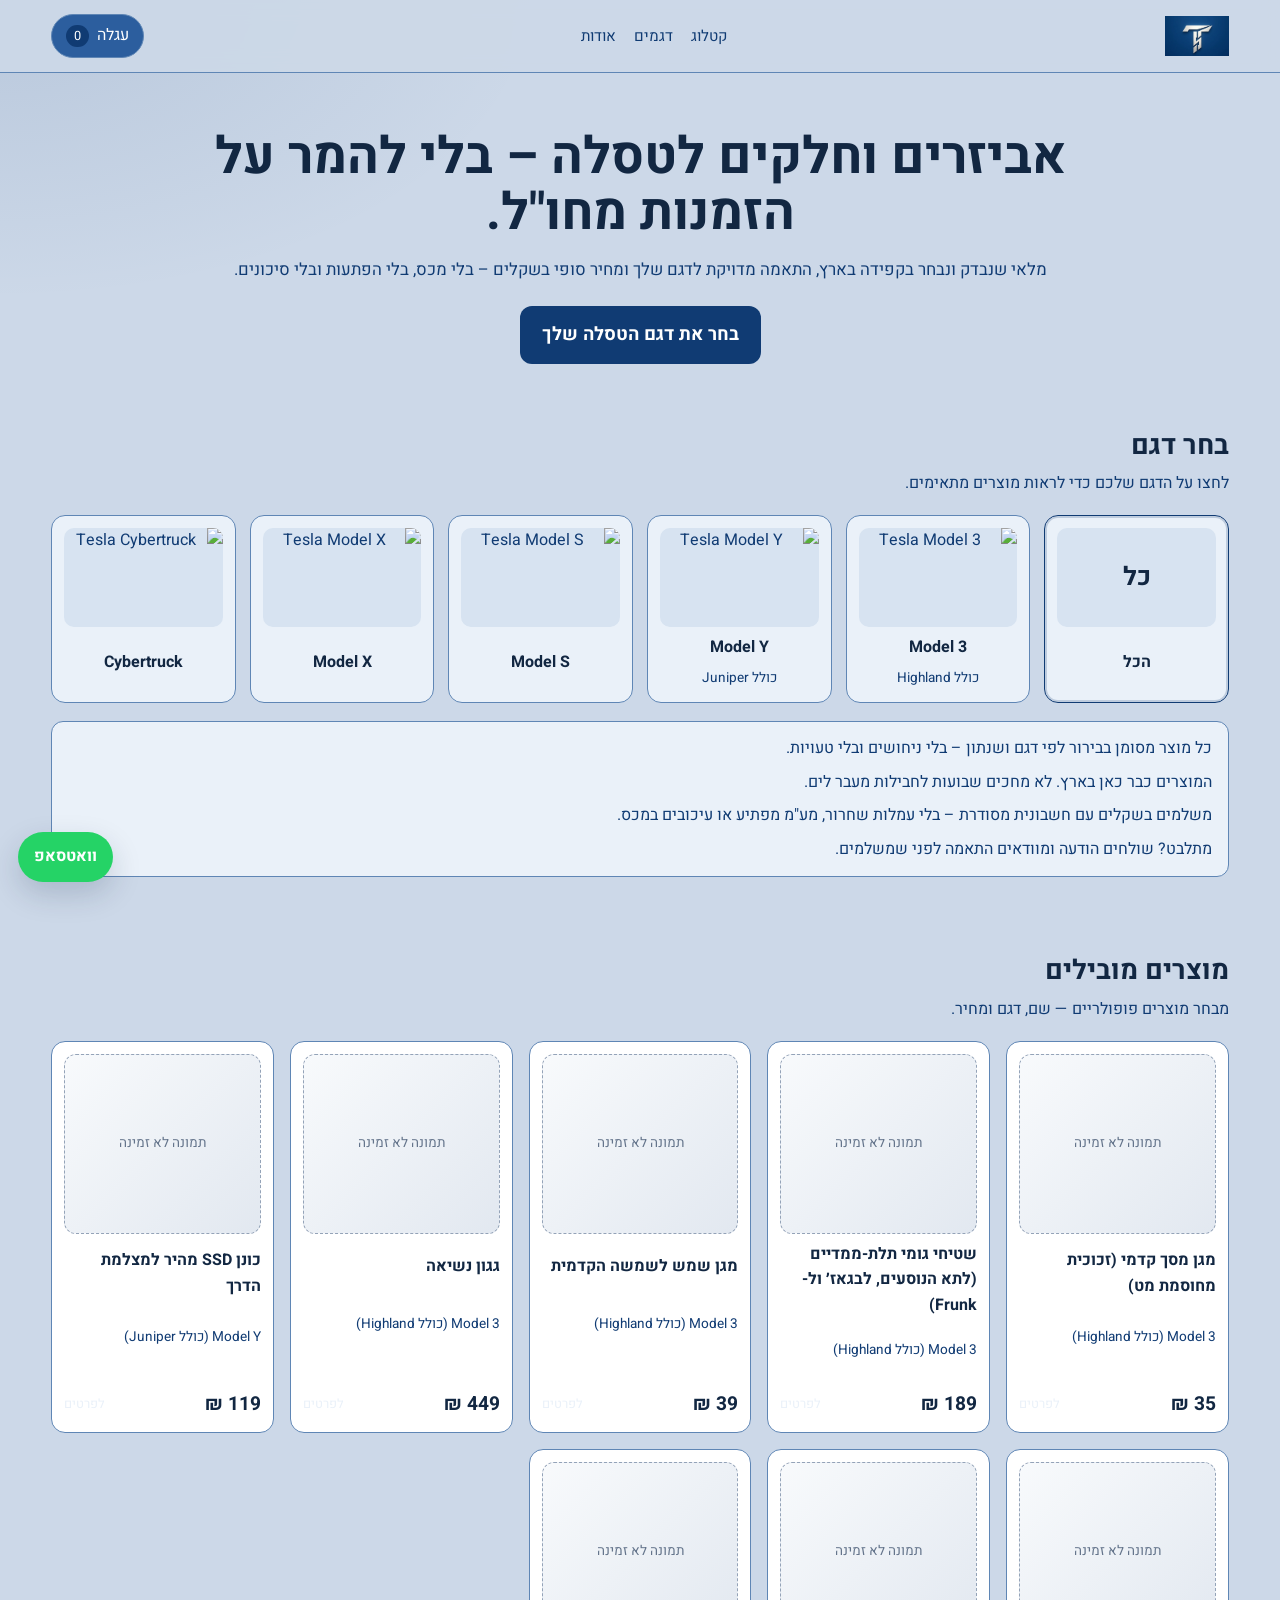
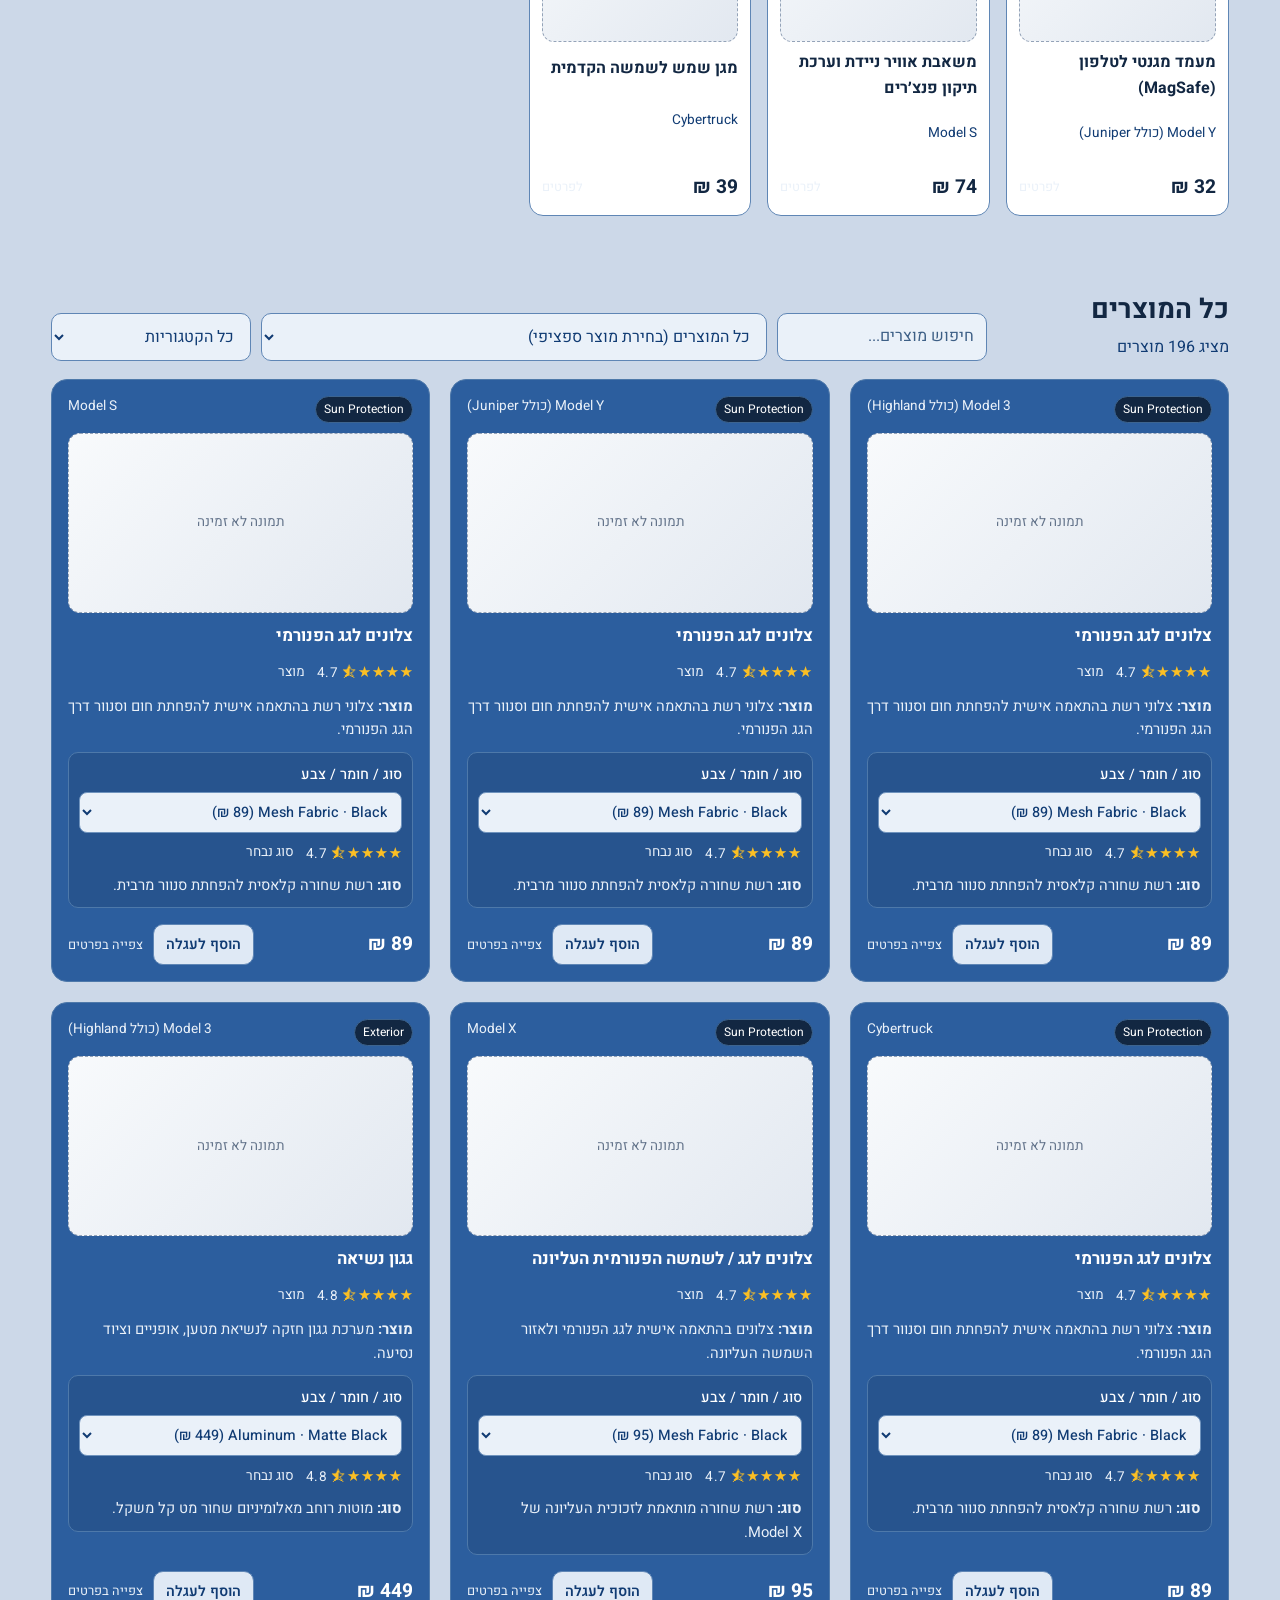
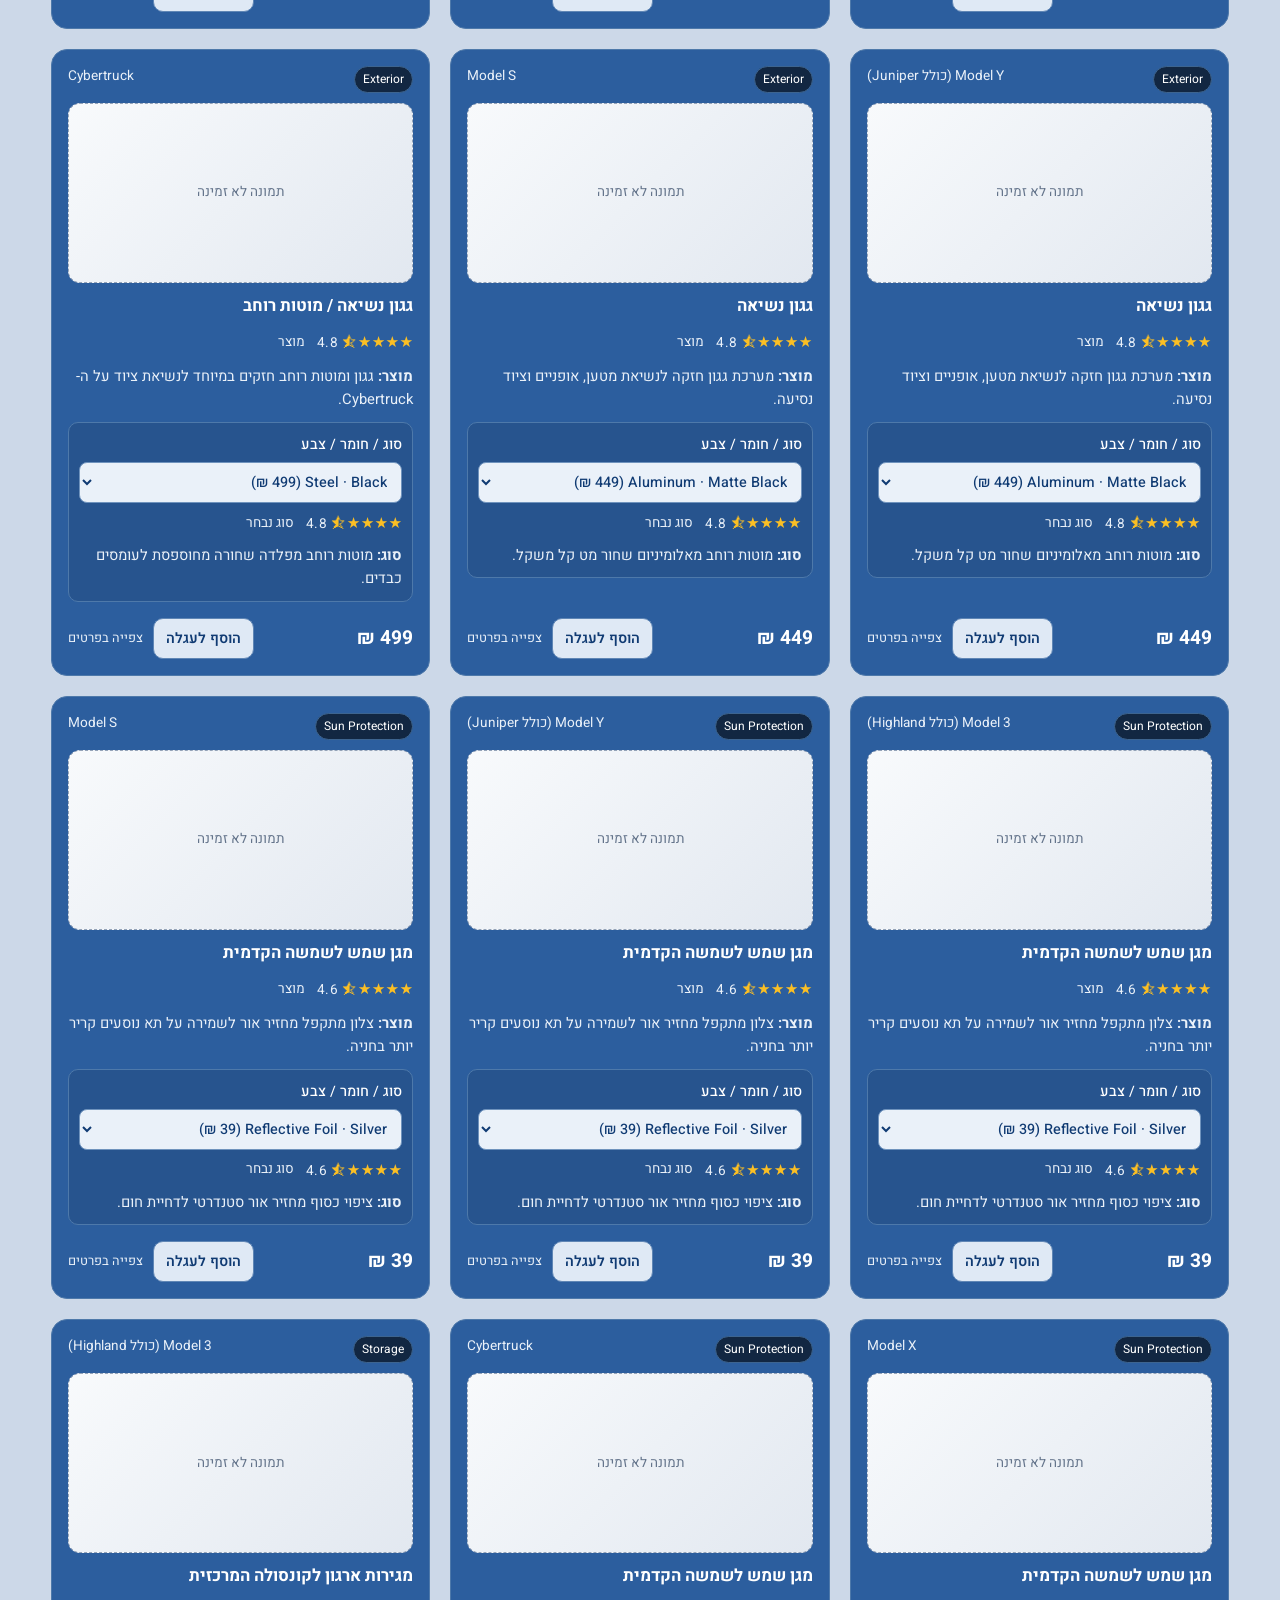
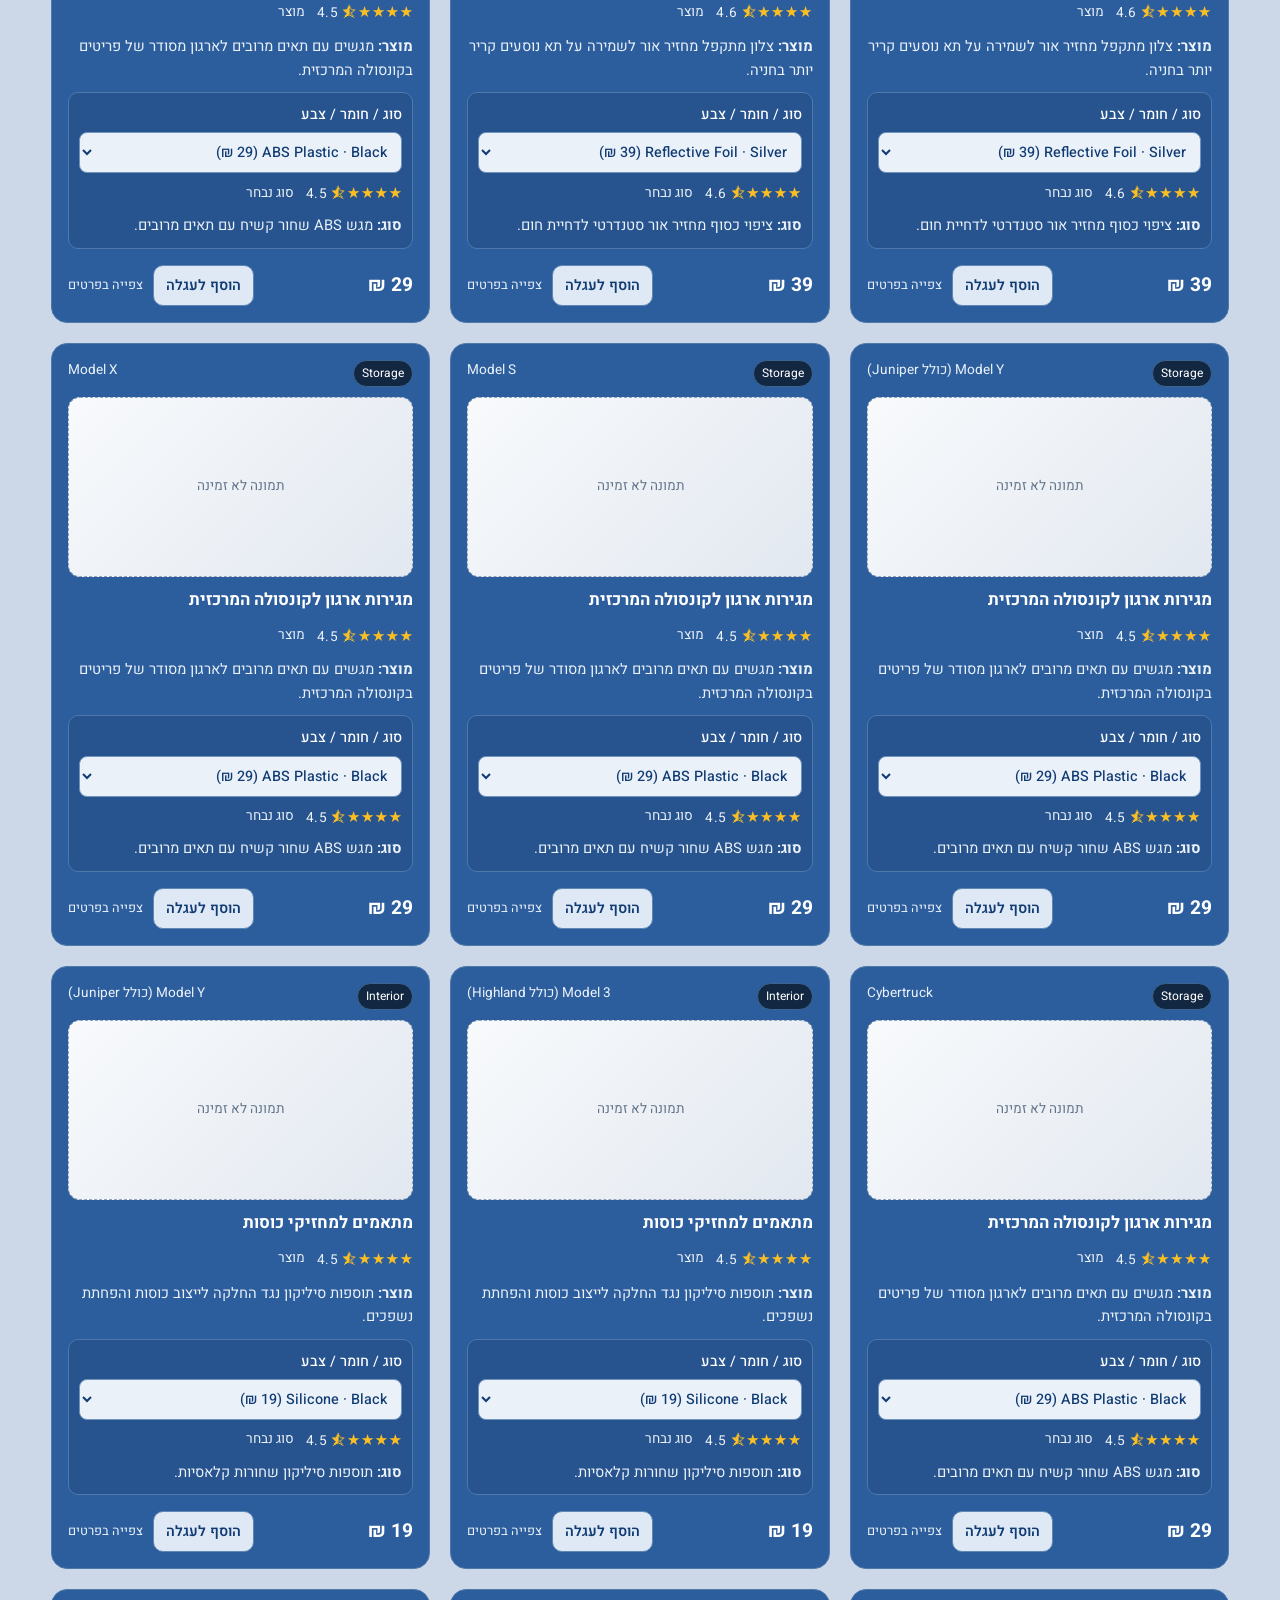
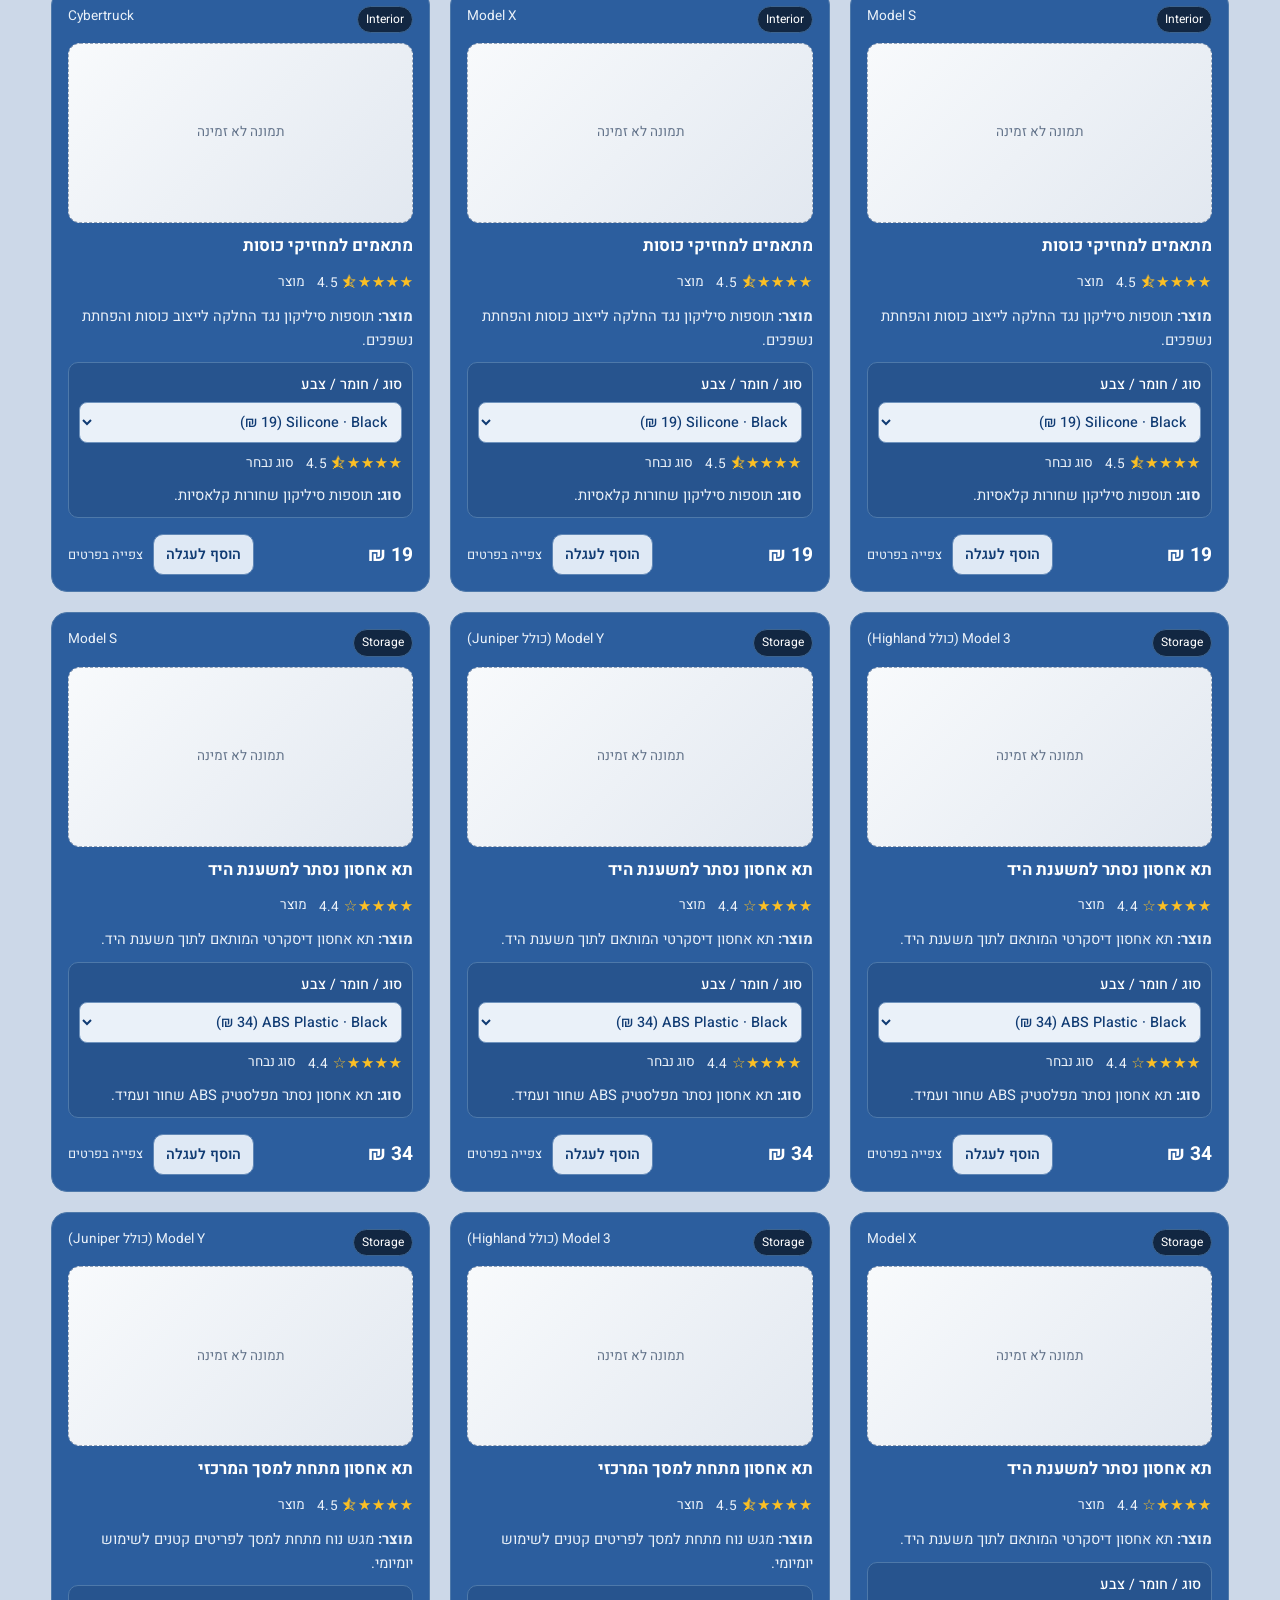
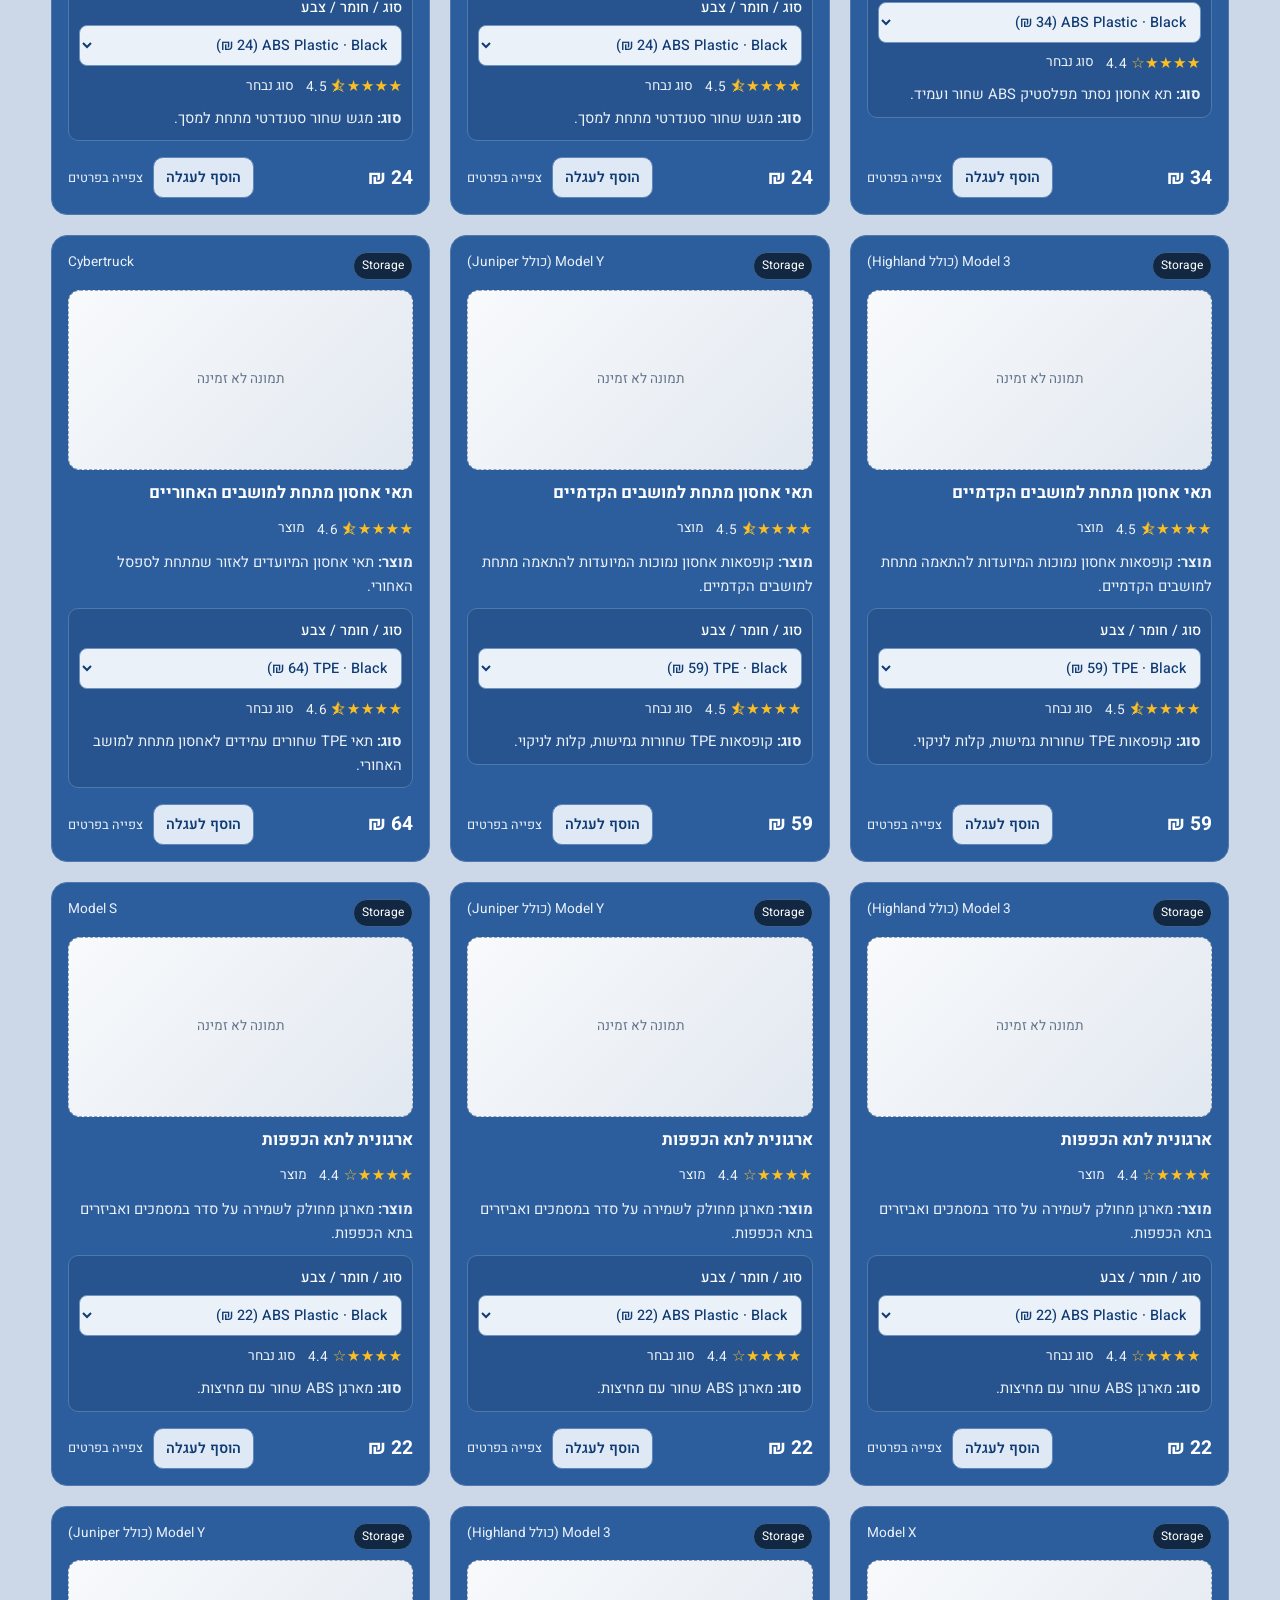
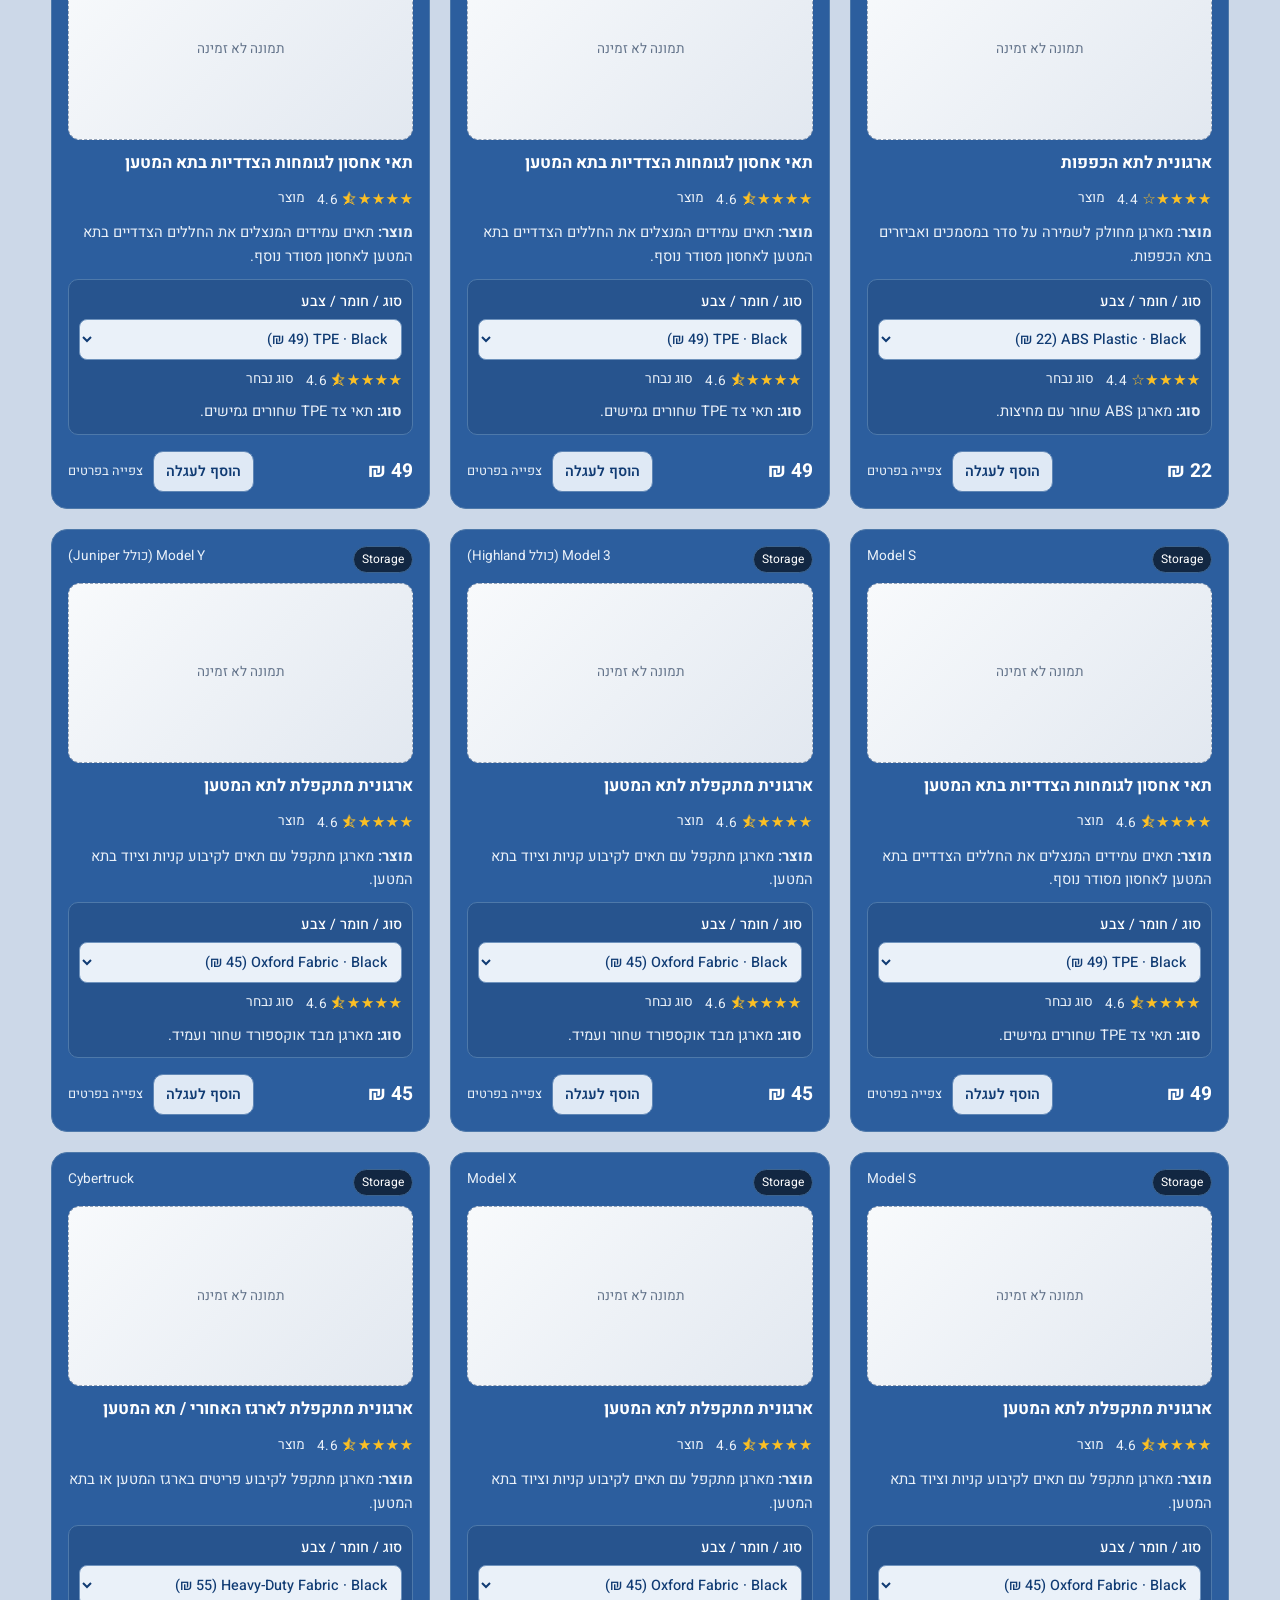
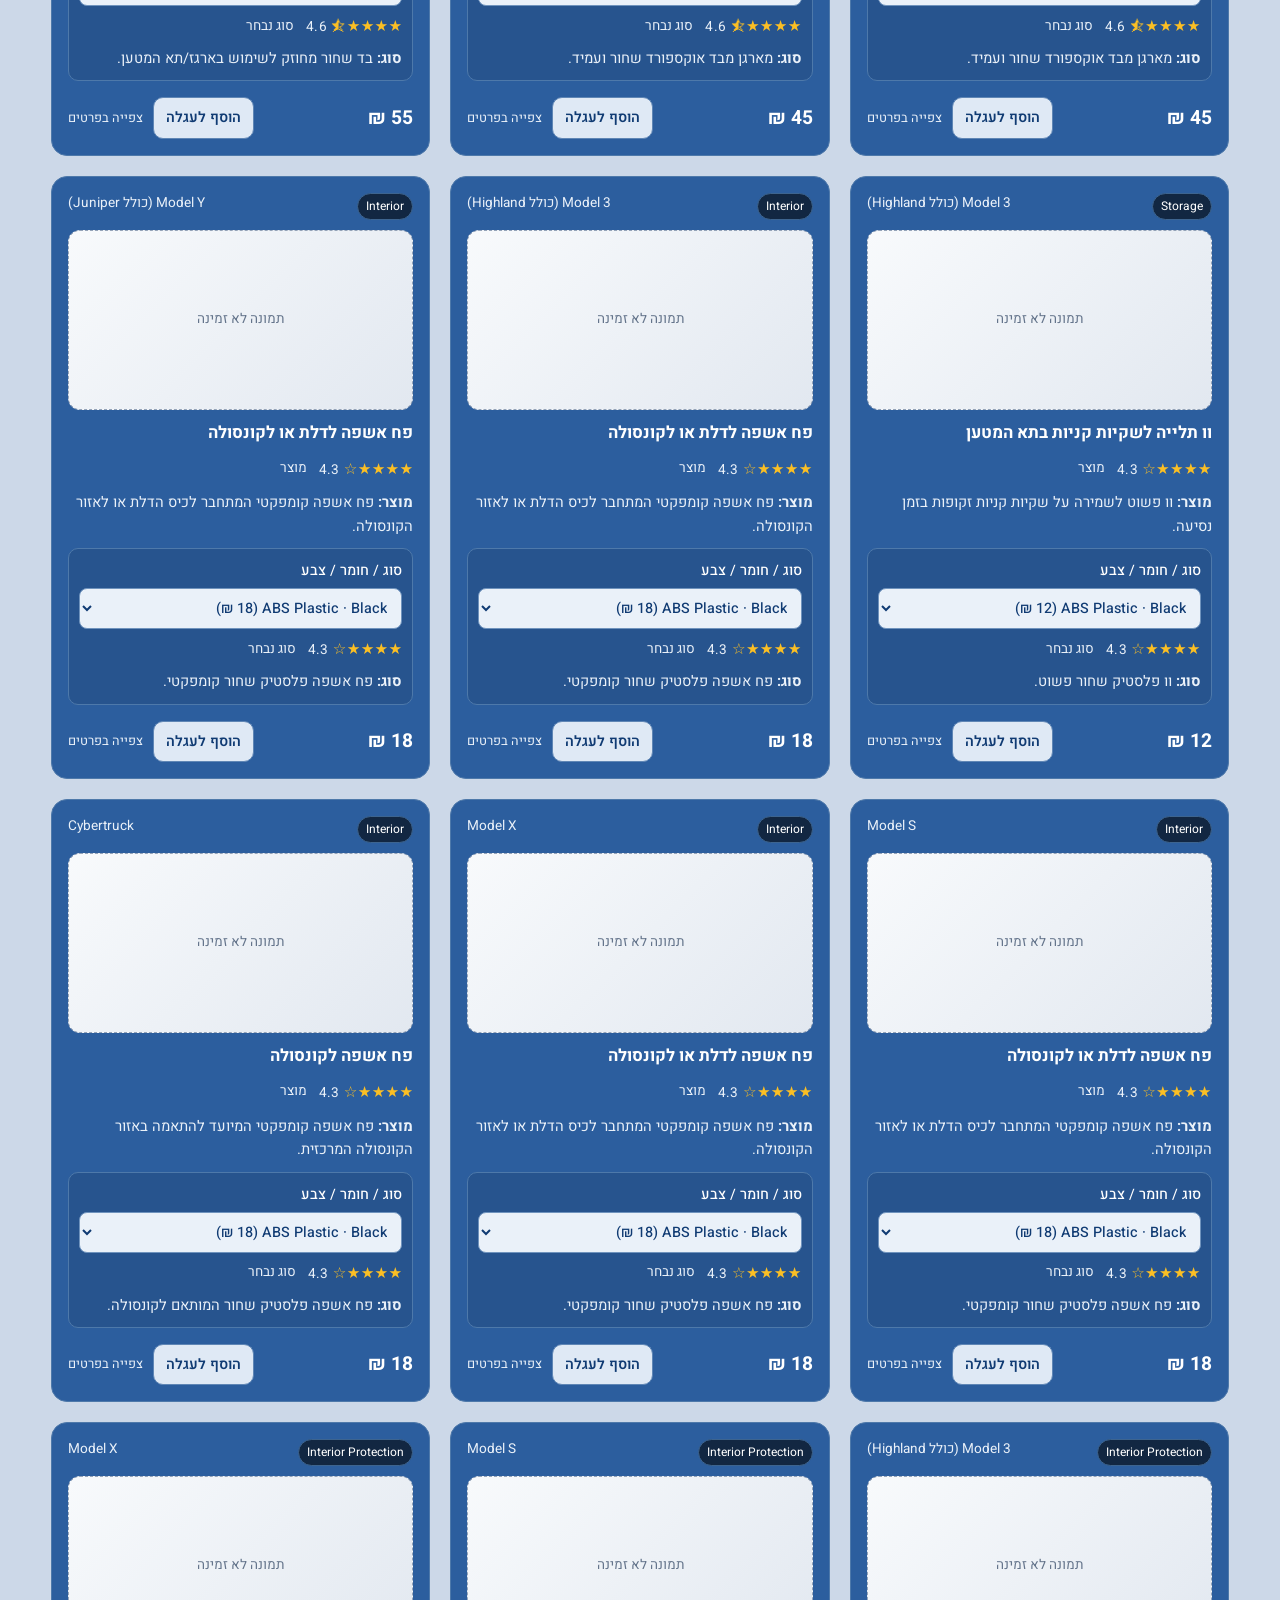
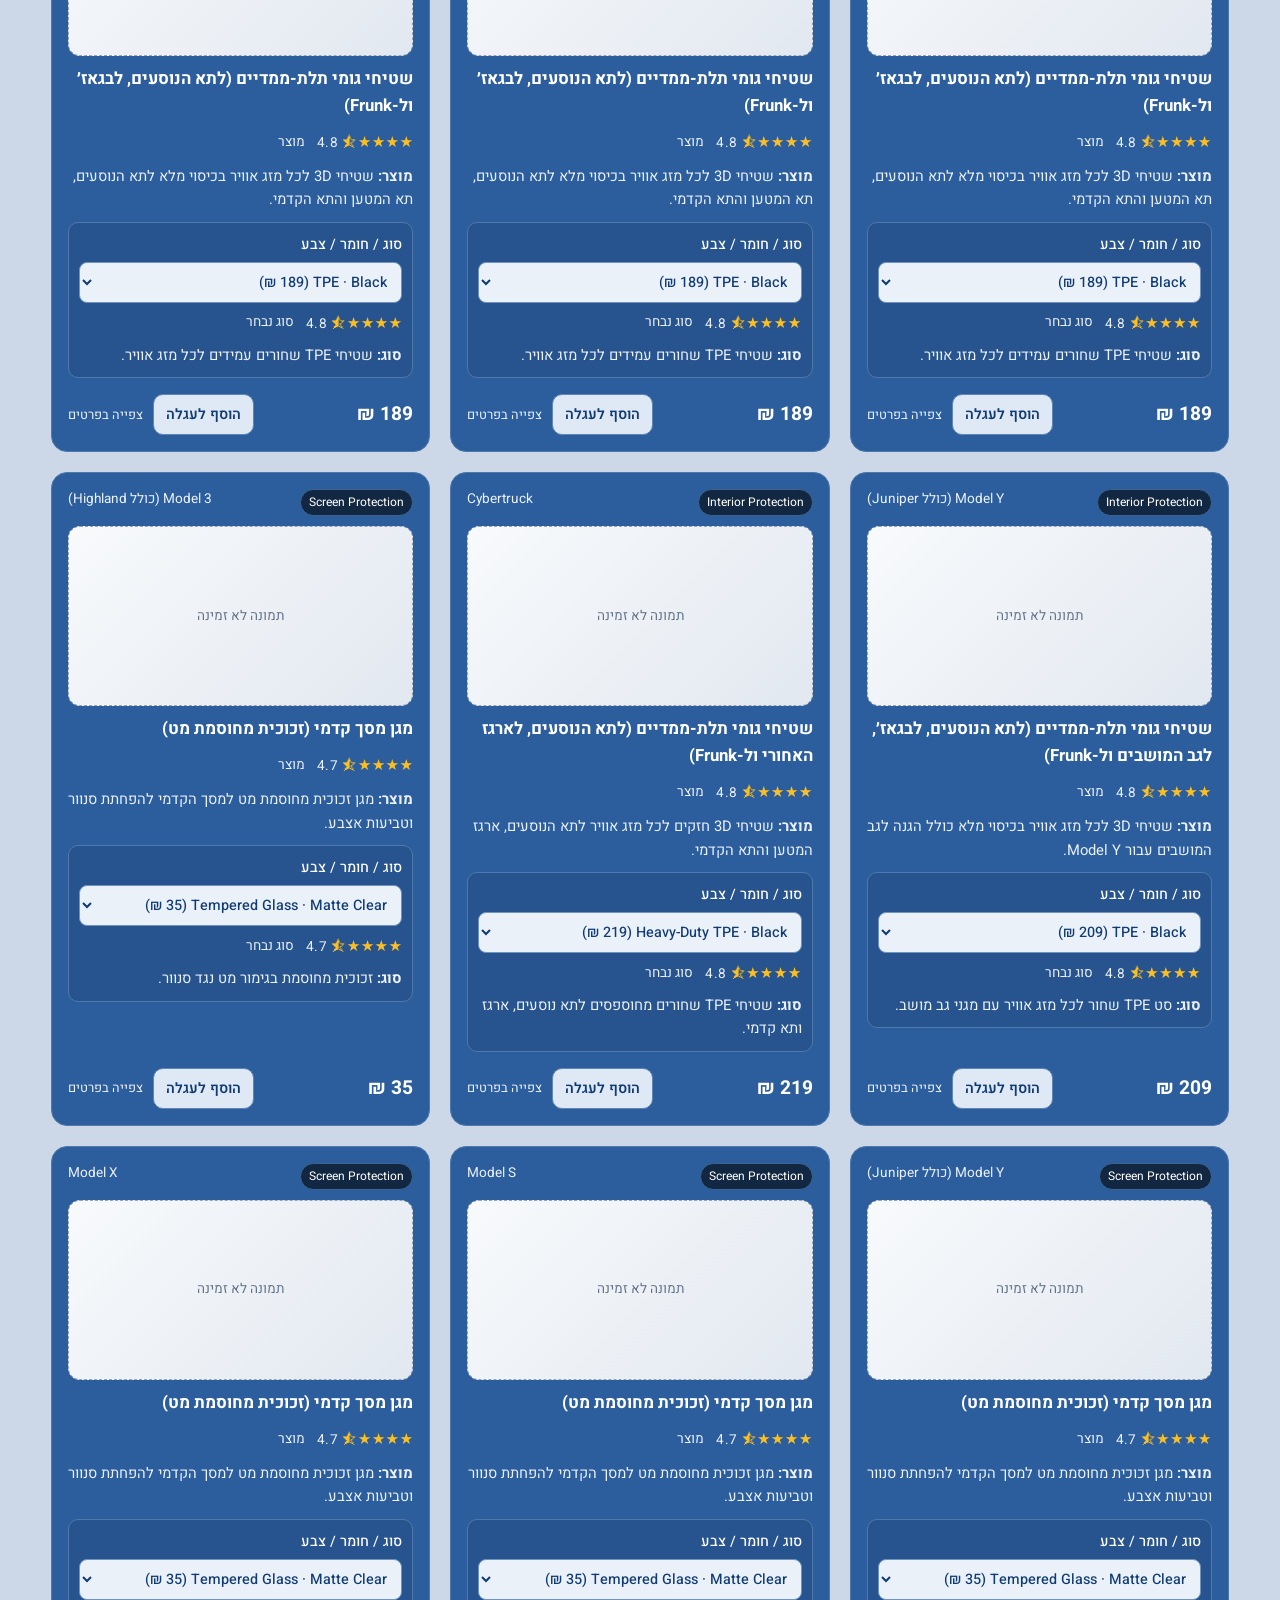
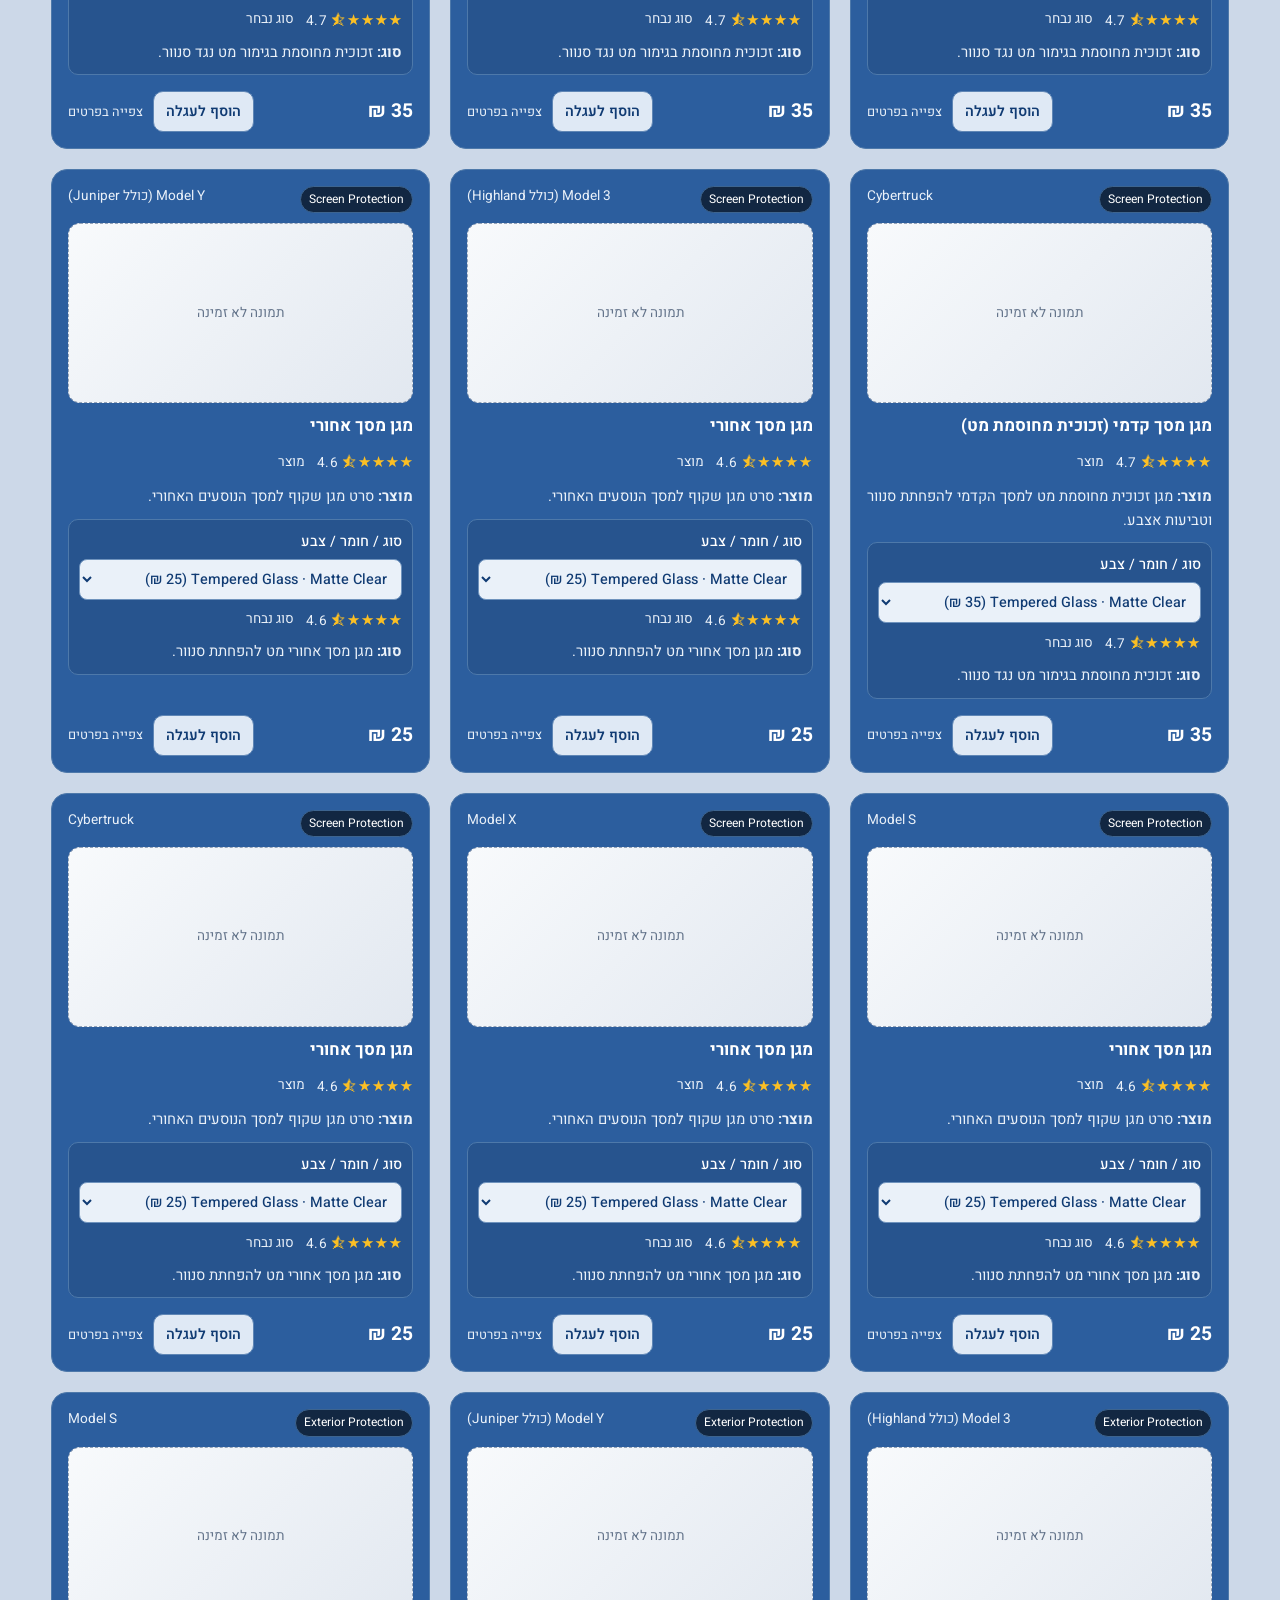
==== commit 467ca9bb: "Add files via upload" ====
--- a/index.html
+++ b/index.html
@@ -29,50 +29,64 @@
   </header>
 
   <main>
-    <section class="hero">
-      <div class="container hero-inner">
-        <div class="hero-copy">
-          <p class="eyebrow">חלפים ואביזרים לטסלה</p>
-          <h1>חלקים מדויקים לכל דגם של טסלה.</h1>
-          <p class="hero-sub">עיינו ברכיבים תואמים, השוו מחירים והרכיבו עגלה. תשלום מקוון יתווסף בקרוב — בינתיים ניתן לעיין בקטלוג ובמחירים.</p>
-          <div class="hero-actions">
-            <a href="#catalog" class="btn btn-primary">לצפייה בקטלוג</a>
-            <a href="#about" class="btn btn-secondary">מידע נוסף</a>
-          </div>
-          <p class="notice-inline">המחירים מוצגים להמחשה בלבד. הרכישה אינה זמינה כרגע.</p>
-        </div>
-        <div class="hero-card" aria-hidden="true">
-          <div class="hero-card-glow"></div>
-          <div class="hero-stat">
-            <span class="stat-label">דגמים נתמכים</span>
-            <span class="stat-value">Model S · 3 · X · Y · Cybertruck</span>
-          </div>
-          <div class="hero-stat">
-            <span class="stat-label">קטלוג</span>
-            <span class="stat-value">מוצרים נבחרים עם תמחור שקוף</span>
-          </div>
-          <div class="hero-stat">
-            <span class="stat-label">סטטוס</span>
-            <span class="stat-value status-pill">תצוגה מקדימה — תשלום בקרוב</span>
-          </div>
-        </div>
+    <section class="hero hero-new">
+      <div class="container hero-new-inner">
+        <h1 class="hero-title-main">אביזרים וחלקים לטסלה – בלי להמר על הזמנות מחו&quot;ל.</h1>
+        <p class="hero-sub-main">מלאי שנבדק ונבחר בקפידה בארץ, התאמה מדויקת לדגם שלך ומחיר סופי בשקלים – בלי מכס, בלי הפתעות ובלי סיכונים.</p>
+        <a href="#models" class="model-select-cta" id="modelSelectCta">בחר את דגם הטסלה שלך</a>
       </div>
     </section>
 
     <section class="section" id="models">
       <div class="container">
         <div class="section-head">
-          <h2>קנייה לפי דגם</h2>
-          <p>מצאו חלקים המתאימים לטסלה שלכם.</p>
+          <h2>בחר דגם</h2>
+          <p>לחצו על הדגם שלכם כדי לראות מוצרים מתאימים.</p>
         </div>
-        <div class="model-grid" id="modelFilters">
-          <button class="model-chip active all-models-chip" data-model="All">כל הדגמים</button>
-          <button class="model-chip" data-model="Model 3">Model 3 (כולל Highland)</button>
-          <button class="model-chip" data-model="Model Y">Model Y (כולל Juniper)</button>
-          <button class="model-chip" data-model="Model S">Model S</button>
-          <button class="model-chip" data-model="Model X">Model X</button>
-          <button class="model-chip" data-model="Cybertruck">Cybertruck</button>
+        <div class="model-cards" id="modelCards">
+          <button class="model-card active" data-model="All">
+            <div class="model-card-image-wrap"><span class="model-card-icon">כל</span></div>
+            <span class="model-card-name">הכל</span>
+          </button>
+          <button class="model-card" data-model="Model 3">
+            <div class="model-card-image-wrap"><img src="https://commons.wikimedia.org/wiki/Special:FilePath/Tesla%20Model%203%20(2023)%20Autofr%C3%BChling%20Ulm%20IMG%209284.jpg" alt="Tesla Model 3" loading="lazy"></div>
+            <span class="model-card-name">Model 3</span>
+            <span class="model-card-sub">כולל Highland</span>
+          </button>
+          <button class="model-card" data-model="Model Y">
+            <div class="model-card-image-wrap"><img src="https://commons.wikimedia.org/wiki/Special:FilePath/Tesla%20Model%20Y%20(2025)%20MYLE%20Festival%202025%20DSC%209565.jpg" alt="Tesla Model Y" loading="lazy"></div>
+            <span class="model-card-name">Model Y</span>
+            <span class="model-card-sub">כולל Juniper</span>
+          </button>
+          <button class="model-card" data-model="Model S">
+            <div class="model-card-image-wrap"><img src="https://commons.wikimedia.org/wiki/Special:FilePath/Tesla%20Model%20S%20(Facelift%20ab%202016)%20trimmed.jpg" alt="Tesla Model S" loading="lazy"></div>
+            <span class="model-card-name">Model S</span>
+          </button>
+          <button class="model-card" data-model="Model X">
+            <div class="model-card-image-wrap"><img src="https://commons.wikimedia.org/wiki/Special:FilePath/2017%20Tesla%20Model%20X%20100D%20Front.jpg" alt="Tesla Model X" loading="lazy"></div>
+            <span class="model-card-name">Model X</span>
+          </button>
+          <button class="model-card" data-model="Cybertruck">
+            <div class="model-card-image-wrap"><img src="https://commons.wikimedia.org/wiki/Special:FilePath/2024%20Tesla%20Cybertruck%20Foundation%20Series%20IMG%200642.jpg" alt="Tesla Cybertruck" loading="lazy"></div>
+            <span class="model-card-name">Cybertruck</span>
+          </button>
         </div>
+        <div id="modelTrust" class="model-trust">
+          <p>כל מוצר מסומן בבירור לפי דגם ושנתון – בלי ניחושים ובלי טעויות.</p>
+          <p>המוצרים כבר כאן בארץ. לא מחכים שבועות לחבילות מעבר לים.</p>
+          <p>משלמים בשקלים עם חשבונית מסודרת – בלי עמלות שחרור, מע"מ מפתיע או עיכובים במכס.</p>
+          <p>מתלבט? שולחים הודעה ומוודאים התאמה לפני שמשלמים.</p>
+        </div>
+      </div>
+    </section>
+
+    <section class="section" id="featured">
+      <div class="container">
+        <div class="section-head">
+          <h2>מוצרים מובילים</h2>
+          <p>מבחר מוצרים פופולריים — שם, דגם ומחיר.</p>
+        </div>
+        <div class="featured-grid" id="featuredGrid"></div>
       </div>
     </section>
 
@@ -80,7 +94,7 @@
       <div class="container">
         <div class="section-head row">
           <div>
-            <h2>קטלוג מוצרים</h2>
+            <h2>כל המוצרים</h2>
             <p id="catalogMeta">מציג את כל המוצרים</p>
           </div>
           <div class="controls">
@@ -118,11 +132,22 @@
   </main>
 
   <footer class="site-footer">
-    <div class="container footer-inner">
+    <div class="container footer-inner footer-rich">
+      <div class="footer-links">
+        <a href="shipping.html">מדיניות משלוחים</a>
+        <a href="returns.html">מדיניות החזרות וביטול עסקה</a>
+        <a href="terms.html">תקנון האתר</a>
+        <a href="contact.html">יצירת קשר</a>
+      </div>
+      <div class="footer-contact">
+        <p><strong>יצירת קשר:</strong> טלפון: 050-0000000 · מייל: info@tesrael.co.il · <a href="https://wa.me/972500000000?text=%D7%94%D7%99%D7%99%2C%20%D7%90%D7%A9%D7%9E%D7%97%20%D7%9C%D7%95%D7%95%D7%93%D7%90%20%D7%94%D7%AA%D7%90%D7%9E%D7%94%20%D7%A9%D7%9C%20%D7%9E%D7%95%D7%A6%D7%A8%20%D7%9C%D7%98%D7%A1%D7%9C%D7%94%20%D7%A9%D7%9C%D7%99" target="_blank" rel="noopener">וואטסאפ</a></p>
+      </div>
       <p>&copy; <span id="year"></span> Tesrael. חנות תצוגה — אינה חנות רשמית של טסלה.</p>
       <p class="footer-note">Tesla ושמות הדגמים הם סימנים מסחריים של Tesla, Inc. ומשמשים לצורך ציון התאמה בלבד.</p>
     </div>
   </footer>
+
+  <a class="whatsapp-float" id="whatsappFloat" href="https://wa.me/972500000000?text=%D7%94%D7%99%D7%99%2C%20%D7%90%D7%A9%D7%9E%D7%97%20%D7%9C%D7%95%D7%95%D7%93%D7%90%20%D7%94%D7%AA%D7%90%D7%9E%D7%94%20%D7%A9%D7%9C%20%D7%9E%D7%95%D7%A6%D7%A8%20%D7%9C%D7%98%D7%A1%D7%9C%D7%94%20%D7%A9%D7%9C%D7%99" target="_blank" rel="noopener" aria-label="יצירת קשר בוואטסאפ">וואטסאפ</a>
 
   <div class="overlay" id="overlay" hidden></div>
   <aside class="cart-drawer" id="cartDrawer" aria-hidden="true" aria-label="עגלת קניות">
--- a/styles.css
+++ b/styles.css
@@ -217,4 +217,84 @@
   .nav { display: none; }
   .modal-media { border-right: none; border-bottom: 1px solid var(--border); }
   .product-modal { padding: 10px; }
-}+  .header-inner { flex-wrap: wrap; gap: 10px; }
+  .brand { flex: 1 1 auto; }
+  .cart-btn { margin-inline-start: auto; }
+  .controls { width: 100%; display: grid; grid-template-columns: 1fr; }
+  .controls .search, .controls .search input, .controls select { width: 100%; min-width: 0; }
+  .section-head.row { align-items: stretch; flex-direction: column; }
+  .hero { padding: 36px 0 20px; }
+  .hero h1 { font-size: 2rem; }
+  .hero-card { padding: 16px; }
+  .model-grid { flex-wrap: nowrap; overflow-x: auto; padding-bottom: 6px; -webkit-overflow-scrolling: touch; }
+  .model-chip { flex: 0 0 auto; }
+}
+
+@media (max-width: 600px) {
+  .container { width: min(1200px, 94%); }
+  .site-header .container { width: min(1200px, 96%); }
+  .header-inner { padding: 10px 0; }
+  .brand-logo { height: 34px; }
+  .hero h1 { font-size: 1.75rem; line-height: 1.2; }
+  .hero-sub { font-size: 1rem; }
+  .hero-actions { flex-direction: column; }
+  .hero-actions .btn { width: 100%; }
+  .section { padding: 28px 0; }
+  .section-head h2 { font-size: 1.45rem; }
+  .product-grid { grid-template-columns: 1fr; gap: 14px; }
+  .card { padding: 14px; }
+  .card-actions { flex-wrap: wrap; width: 100%; justify-content: space-between; }
+  .card-actions .add-btn { flex: 1; }
+  .price-row { flex-wrap: wrap; gap: 8px; }
+  .cart-drawer { width: 100%; max-width: 100%; }
+  .product-modal { padding: 0; }
+  .product-modal-inner { border-radius: 0; min-height: 100%; }
+  .modal-topbar { position: sticky; top: 0; background: #dfe9f5; z-index: 2; }
+  .modal-media { padding: 12px; }
+  .modal-info { padding: 14px; }
+  .modal-image { height: 240px; }
+  .btn { padding: 12px 16px; }
+  .search input, select, .variant-select { font-size: 16px; } /* prevent iOS zoom */
+}.hero-new { padding: 56px 0 24px; }
+.hero-new-inner { text-align: center; max-width: 900px; }
+.hero-title-main { font-size: clamp(2rem, 4.5vw, 3.2rem); line-height: 1.15; margin: 0 0 14px; }
+.hero-sub-main { font-size: 1.05rem; color: var(--text); margin: 0 0 22px; }
+.model-select-cta { display: inline-block; font-size: 1.15rem; font-weight: 700; color: #fff; background: var(--accent); padding: 14px 22px; border-radius: 12px; text-decoration: none; }
+.model-select-cta:hover { background: var(--accent-hover); }
+
+.model-cards { display: grid; grid-template-columns: repeat(auto-fit, minmax(150px, 1fr)); gap: 14px; }
+.model-card { border: 1px solid var(--border); background: #eaf1f9; color: var(--text); border-radius: 14px; padding: 12px; cursor: pointer; text-align: center; display: grid; gap: 8px; }
+.model-card.active { border-color: var(--accent); box-shadow: inset 0 0 0 2px rgba(16,59,115,0.2); }
+.model-card-image-wrap { width: 100%; aspect-ratio: 16/10; border-radius: 10px; overflow: hidden; background: #d7e3f1; display: grid; place-items: center; }
+.model-card-image-wrap img { width: 100%; height: 100%; object-fit: cover; display: block; }
+.model-card-icon { font-size: 1.6rem; font-weight: 700; color: var(--heading); }
+.model-card-name { font-weight: 700; color: var(--heading); }
+.model-card-sub { font-size: 0.85rem; color: var(--text); }
+
+.model-trust { margin-top: 18px; display: grid; gap: 8px; background: #eaf1f9; border: 1px solid var(--border); border-radius: 12px; padding: 14px 16px; }
+.model-trust p { margin: 0; color: var(--text); }
+
+.featured-grid { display: grid; grid-template-columns: repeat(auto-fill, minmax(220px, 1fr)); gap: 16px; }
+.featured-card { background: #ffffff; border: 1px solid var(--border); border-radius: 14px; padding: 12px; display: grid; gap: 8px; cursor: pointer; }
+.featured-card h3 { margin: 0; font-size: 1rem; color: var(--heading); }
+.featured-card .meta { color: var(--text); }
+.featured-card .price { color: var(--heading); }
+
+.modal-product-detail .modal-media { order: 1; }
+.modal-product-detail .modal-info { order: 2; }
+.fit-tag { display: inline-block; background: #16a34a; color: #fff; font-weight: 700; padding: 8px 10px; border-radius: 8px; }
+.wa-secondary { text-align: center; }
+.trust-lines { display: grid; gap: 6px; font-size: 0.95rem; color: var(--text); background: #f8fafc; border: 1px solid var(--border); border-radius: 10px; padding: 10px 12px; }
+.bullets { margin: 0; padding-inline-start: 20px; display: grid; gap: 6px; color: var(--text); }
+
+.footer-rich { display: grid; gap: 10px; }
+.footer-links { display: flex; flex-wrap: wrap; gap: 12px 18px; }
+.footer-links a, .footer-contact a { color: var(--accent); text-decoration: underline; }
+
+.whatsapp-float { position: fixed; bottom: 18px; left: 18px; z-index: 70; background: #25D366; color: #fff; padding: 12px 16px; border-radius: 999px; font-weight: 700; box-shadow: var(--shadow); text-decoration: none; }
+.whatsapp-float:hover { filter: brightness(0.95); }
+
+@media (max-width: 600px) {
+  .model-cards { grid-template-columns: repeat(2, 1fr); }
+  .whatsapp-float { bottom: 12px; left: 12px; padding: 10px 14px; }
+}
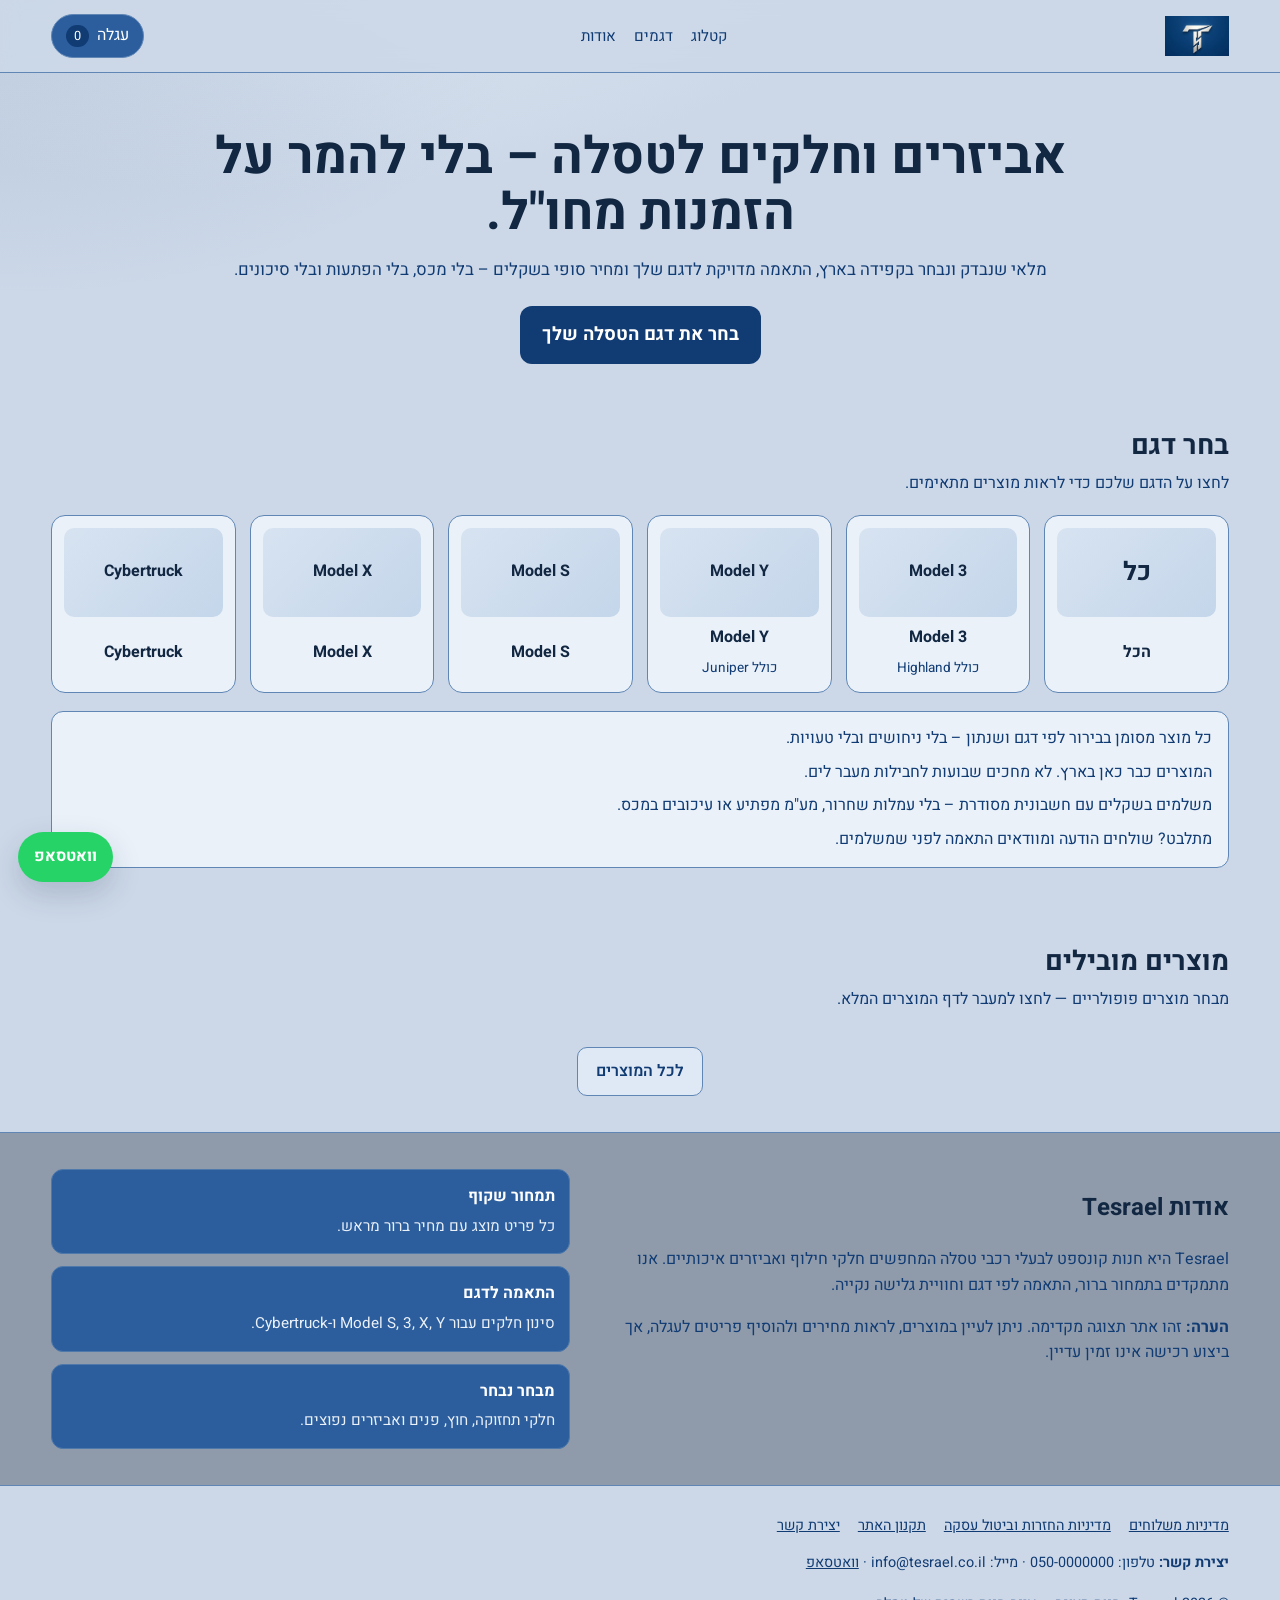
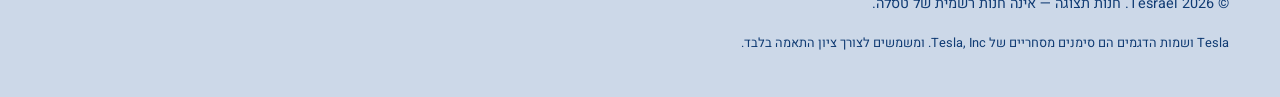
==== commit ddc801e8: "Add files via upload" ====
--- a/index.html
+++ b/index.html
@@ -44,32 +44,32 @@
           <p>לחצו על הדגם שלכם כדי לראות מוצרים מתאימים.</p>
         </div>
         <div class="model-cards" id="modelCards">
-          <button class="model-card active" data-model="All">
+          <a class="model-card all-models-chip" href="products.html?model=All" data-model="All">
             <div class="model-card-image-wrap"><span class="model-card-icon">כל</span></div>
             <span class="model-card-name">הכל</span>
-          </button>
-          <button class="model-card" data-model="Model 3">
-            <div class="model-card-image-wrap"><img src="https://commons.wikimedia.org/wiki/Special:FilePath/Tesla%20Model%203%20(2023)%20Autofr%C3%BChling%20Ulm%20IMG%209284.jpg" alt="Tesla Model 3" loading="lazy"></div>
+          </a>
+          <a class="model-card" href="products.html?model=Model%203" data-model="Model 3">
+            <div class="model-card-image-wrap"><img src="https://upload.wikimedia.org/wikipedia/commons/thumb/9/91/2019_Tesla_Model_3_Performance_AWD_Front.jpg/640px-2019_Tesla_Model_3_Performance_AWD_Front.jpg" alt="Tesla Model 3" loading="lazy" onerror="this.onerror=null;this.parentElement.innerHTML='<span class=&quot;model-card-fallback&quot;>Model 3</span>'; "></div>
             <span class="model-card-name">Model 3</span>
             <span class="model-card-sub">כולל Highland</span>
-          </button>
-          <button class="model-card" data-model="Model Y">
-            <div class="model-card-image-wrap"><img src="https://commons.wikimedia.org/wiki/Special:FilePath/Tesla%20Model%20Y%20(2025)%20MYLE%20Festival%202025%20DSC%209565.jpg" alt="Tesla Model Y" loading="lazy"></div>
+          </a>
+          <a class="model-card" href="products.html?model=Model%20Y" data-model="Model Y">
+            <div class="model-card-image-wrap"><img src="https://upload.wikimedia.org/wikipedia/commons/thumb/5/5c/Tesla_Model_Y_1X7A6211.jpg/640px-Tesla_Model_Y_1X7A6211.jpg" alt="Tesla Model Y" loading="lazy" onerror="this.onerror=null;this.parentElement.innerHTML='<span class=&quot;model-card-fallback&quot;>Model Y</span>'; "></div>
             <span class="model-card-name">Model Y</span>
             <span class="model-card-sub">כולל Juniper</span>
-          </button>
-          <button class="model-card" data-model="Model S">
-            <div class="model-card-image-wrap"><img src="https://commons.wikimedia.org/wiki/Special:FilePath/Tesla%20Model%20S%20(Facelift%20ab%202016)%20trimmed.jpg" alt="Tesla Model S" loading="lazy"></div>
+          </a>
+          <a class="model-card" href="products.html?model=Model%20S" data-model="Model S">
+            <div class="model-card-image-wrap"><img src="https://upload.wikimedia.org/wikipedia/commons/thumb/1/14/2018_Tesla_Model_S_75D.jpg/640px-2018_Tesla_Model_S_75D.jpg" alt="Tesla Model S" loading="lazy" onerror="this.onerror=null;this.parentElement.innerHTML='<span class=&quot;model-card-fallback&quot;>Model S</span>'; "></div>
             <span class="model-card-name">Model S</span>
-          </button>
-          <button class="model-card" data-model="Model X">
-            <div class="model-card-image-wrap"><img src="https://commons.wikimedia.org/wiki/Special:FilePath/2017%20Tesla%20Model%20X%20100D%20Front.jpg" alt="Tesla Model X" loading="lazy"></div>
+          </a>
+          <a class="model-card" href="products.html?model=Model%20X" data-model="Model X">
+            <div class="model-card-image-wrap"><img src="https://upload.wikimedia.org/wikipedia/commons/thumb/9/92/2017_Tesla_Model_X_100D_Front.jpg/640px-2017_Tesla_Model_X_100D_Front.jpg" alt="Tesla Model X" loading="lazy" onerror="this.onerror=null;this.parentElement.innerHTML='<span class=&quot;model-card-fallback&quot;>Model X</span>'; "></div>
             <span class="model-card-name">Model X</span>
-          </button>
-          <button class="model-card" data-model="Cybertruck">
-            <div class="model-card-image-wrap"><img src="https://commons.wikimedia.org/wiki/Special:FilePath/2024%20Tesla%20Cybertruck%20Foundation%20Series%20IMG%200642.jpg" alt="Tesla Cybertruck" loading="lazy"></div>
+          </a>
+          <a class="model-card" href="products.html?model=Cybertruck" data-model="Cybertruck">
+            <div class="model-card-image-wrap"><img src="https://upload.wikimedia.org/wikipedia/commons/thumb/0/0c/2024_Tesla_Cybertruck_Foundation_Series%2C_front_left_%28Greenwich%29.jpg/640px-2024_Tesla_Cybertruck_Foundation_Series%2C_front_left_%28Greenwich%29.jpg" alt="Tesla Cybertruck" loading="lazy" onerror="this.onerror=null;this.parentElement.innerHTML='<span class=&quot;model-card-fallback&quot;>Cybertruck</span>'; "></div>
             <span class="model-card-name">Cybertruck</span>
-          </button>
+          </a>
         </div>
         <div id="modelTrust" class="model-trust">
           <p>כל מוצר מסומן בבירור לפי דגם ושנתון – בלי ניחושים ובלי טעויות.</p>
@@ -84,34 +84,12 @@
       <div class="container">
         <div class="section-head">
           <h2>מוצרים מובילים</h2>
-          <p>מבחר מוצרים פופולריים — שם, דגם ומחיר.</p>
+          <p>מבחר מוצרים פופולריים — לחצו למעבר לדף המוצרים המלא.</p>
         </div>
         <div class="featured-grid" id="featuredGrid"></div>
-      </div>
-    </section>
-
-    <section class="section" id="catalog">
-      <div class="container">
-        <div class="section-head row">
-          <div>
-            <h2>כל המוצרים</h2>
-            <p id="catalogMeta">מציג את כל המוצרים</p>
-          </div>
-          <div class="controls">
-            <label class="search">
-              <span class="sr-only">חיפוש מוצרים</span>
-              <input type="search" id="searchInput" placeholder="חיפוש מוצרים..." list="productSuggestions" />
-            </label>
-            <datalist id="productSuggestions"></datalist>
-            <select id="productSelect" aria-label="בחירת מוצר ספציפי">
-              <option value="">כל המוצרים (בחירת מוצר ספציפי)</option>
-            </select>
-            <select id="categorySelect" aria-label="סינון לפי קטגוריה">
-              <option value="All">כל הקטגוריות</option>
-            </select>
-          </div>
+        <div style="margin-top:16px; text-align:center;">
+          <a href="products.html?model=All" class="btn btn-secondary">לכל המוצרים</a>
         </div>
-        <div class="product-grid" id="productGrid"></div>
       </div>
     </section>
 
--- a/styles.css
+++ b/styles.css
@@ -123,13 +123,13 @@
 .card-top { display: flex; align-items: flex-start; justify-content: space-between; gap: 10px; }
 .badge { font-size: 0.75rem; color: #ffffff; background: var(--surface-2); border: 1px solid #3d648f; padding: 3px 8px; border-radius: 999px; white-space: nowrap; }
 .part-image {
-  width: 100%; height: 180px; border-radius: 12px; border: 1px solid var(--border);
-  object-fit: cover; background: #d7e3f1; display: block;
+  width: 100%; aspect-ratio: 4 / 3; height: auto; max-height: 220px; border-radius: 12px; border: 1px solid #8fb0d6;
+  object-fit: contain; background: linear-gradient(180deg, #eaf1f9, #dfe9f5); display: block; padding: 8px;
 }
 .part-icon {
-  width: 100%; height: 180px; border-radius: 12px; border: 1px dashed #94a3b8;
-  background: linear-gradient(135deg, #f8fafc, #e2e8f0); display: grid; place-items: center;
-  color: #64748b; font-size: 0.85rem; text-align: center; padding: 10px;
+  width: 100%; aspect-ratio: 4 / 3; max-height: 220px; border-radius: 12px; border: 1px dashed #8fb0d6;
+  background: linear-gradient(135deg, #dfe9f5, #ccd8e8); display: grid; place-items: center;
+  color: var(--text); font-size: 0.9rem; text-align: center; padding: 10px;
 }
 .card h3 { margin: 0; font-size: 1.05rem; color: #ffffff; }
 .card p { margin: 0; color: #eaf1f9; font-size: 0.92rem; }
@@ -196,8 +196,8 @@
 .modal-topbar { display: flex; align-items: center; justify-content: space-between; gap: 12px; padding: 16px 20px; border-bottom: 1px solid var(--border); background: #dfe9f5; }
 .modal-content { display: grid; grid-template-columns: 1.1fr 1fr; gap: 0; }
 .modal-media { padding: 20px; border-right: 1px solid var(--border); background: #dfe9f5; }
-.modal-image { width: 100%; height: min(60vh, 520px); object-fit: cover; border-radius: 14px; border: 1px solid var(--border); background: #d7e3f1; }
-.modal-fallback { height: min(60vh, 520px); }
+.modal-image { width: 100%; height: auto; max-height: min(70vh, 560px); aspect-ratio: 4 / 3; object-fit: contain; border-radius: 14px; border: 1px solid var(--border); background: linear-gradient(180deg, #eaf1f9, #dfe9f5); padding: 12px; }
+.modal-fallback { height: auto; aspect-ratio: 4 / 3; max-height: min(70vh, 560px); }
 .modal-info { padding: 22px; display: grid; gap: 14px; align-content: start; }
 .modal-info h2 { margin: 0; font-size: 1.8rem; line-height: 1.2; color: var(--heading); }
 .modal-section { border: 1px solid var(--border); border-radius: 12px; padding: 14px; background: #ffffff; display: grid; gap: 10px; }
@@ -252,7 +252,7 @@
   .modal-topbar { position: sticky; top: 0; background: #dfe9f5; z-index: 2; }
   .modal-media { padding: 12px; }
   .modal-info { padding: 14px; }
-  .modal-image { height: 240px; }
+  .modal-image { height: auto; max-height: 260px; }
   .btn { padding: 12px 16px; }
   .search input, select, .variant-select { font-size: 16px; } /* prevent iOS zoom */
 }.hero-new { padding: 56px 0 24px; }
@@ -263,11 +263,12 @@
 .model-select-cta:hover { background: var(--accent-hover); }
 
 .model-cards { display: grid; grid-template-columns: repeat(auto-fit, minmax(150px, 1fr)); gap: 14px; }
-.model-card { border: 1px solid var(--border); background: #eaf1f9; color: var(--text); border-radius: 14px; padding: 12px; cursor: pointer; text-align: center; display: grid; gap: 8px; }
+.model-card { border: 1px solid var(--border); background: #eaf1f9; color: var(--text); border-radius: 14px; padding: 12px; cursor: pointer; text-align: center; display: grid; gap: 8px; text-decoration: none; }
 .model-card.active { border-color: var(--accent); box-shadow: inset 0 0 0 2px rgba(16,59,115,0.2); }
-.model-card-image-wrap { width: 100%; aspect-ratio: 16/10; border-radius: 10px; overflow: hidden; background: #d7e3f1; display: grid; place-items: center; }
-.model-card-image-wrap img { width: 100%; height: 100%; object-fit: cover; display: block; }
-.model-card-icon { font-size: 1.6rem; font-weight: 700; color: var(--heading); }
+.model-card-image-wrap { width: 100%; aspect-ratio: 16/9; border-radius: 10px; overflow: hidden; background: linear-gradient(135deg, #d7e3f1, #c4d6ea); display: grid; place-items: center; }
+.model-card-image-wrap img { width: 100%; height: 100%; object-fit: cover; object-position: center; display: block; }
+.model-card-icon { font-size: 1.6rem; font-weight: 700; color: var(--heading); }
+.model-card-fallback { font-weight: 700; color: var(--heading); font-size: 1rem; }
 .model-card-name { font-weight: 700; color: var(--heading); }
 .model-card-sub { font-size: 0.85rem; color: var(--text); }
 
@@ -275,9 +276,10 @@
 .model-trust p { margin: 0; color: var(--text); }
 
 .featured-grid { display: grid; grid-template-columns: repeat(auto-fill, minmax(220px, 1fr)); gap: 16px; }
-.featured-card { background: #ffffff; border: 1px solid var(--border); border-radius: 14px; padding: 12px; display: grid; gap: 8px; cursor: pointer; }
-.featured-card h3 { margin: 0; font-size: 1rem; color: var(--heading); }
-.featured-card .meta { color: var(--text); }
+.featured-card { background: #ffffff; border: 1px solid var(--border); border-radius: 14px; padding: 12px; display: grid; gap: 8px; cursor: pointer; align-content: start; }
+.featured-card .part-image { max-height: 180px; }
+.featured-card h3 { margin: 0; font-size: 1rem; color: var(--heading); line-height: 1.35; }
+.featured-card .meta { color: var(--text); }
 .featured-card .price { color: var(--heading); }
 
 .modal-product-detail .modal-media { order: 1; }
@@ -298,3 +300,8 @@
   .model-cards { grid-template-columns: repeat(2, 1fr); }
   .whatsapp-float { bottom: 12px; left: 12px; padding: 10px 14px; }
 }
+.products-page-head .container { display: grid; gap: 10px; }
+.back-link { color: var(--accent); font-weight: 600; text-decoration: none; }
+.back-link:hover { text-decoration: underline; }
+.products-controls { margin-top: 8px; }
+#catalogMeta { color: var(--text); margin: 8px 0 0; }
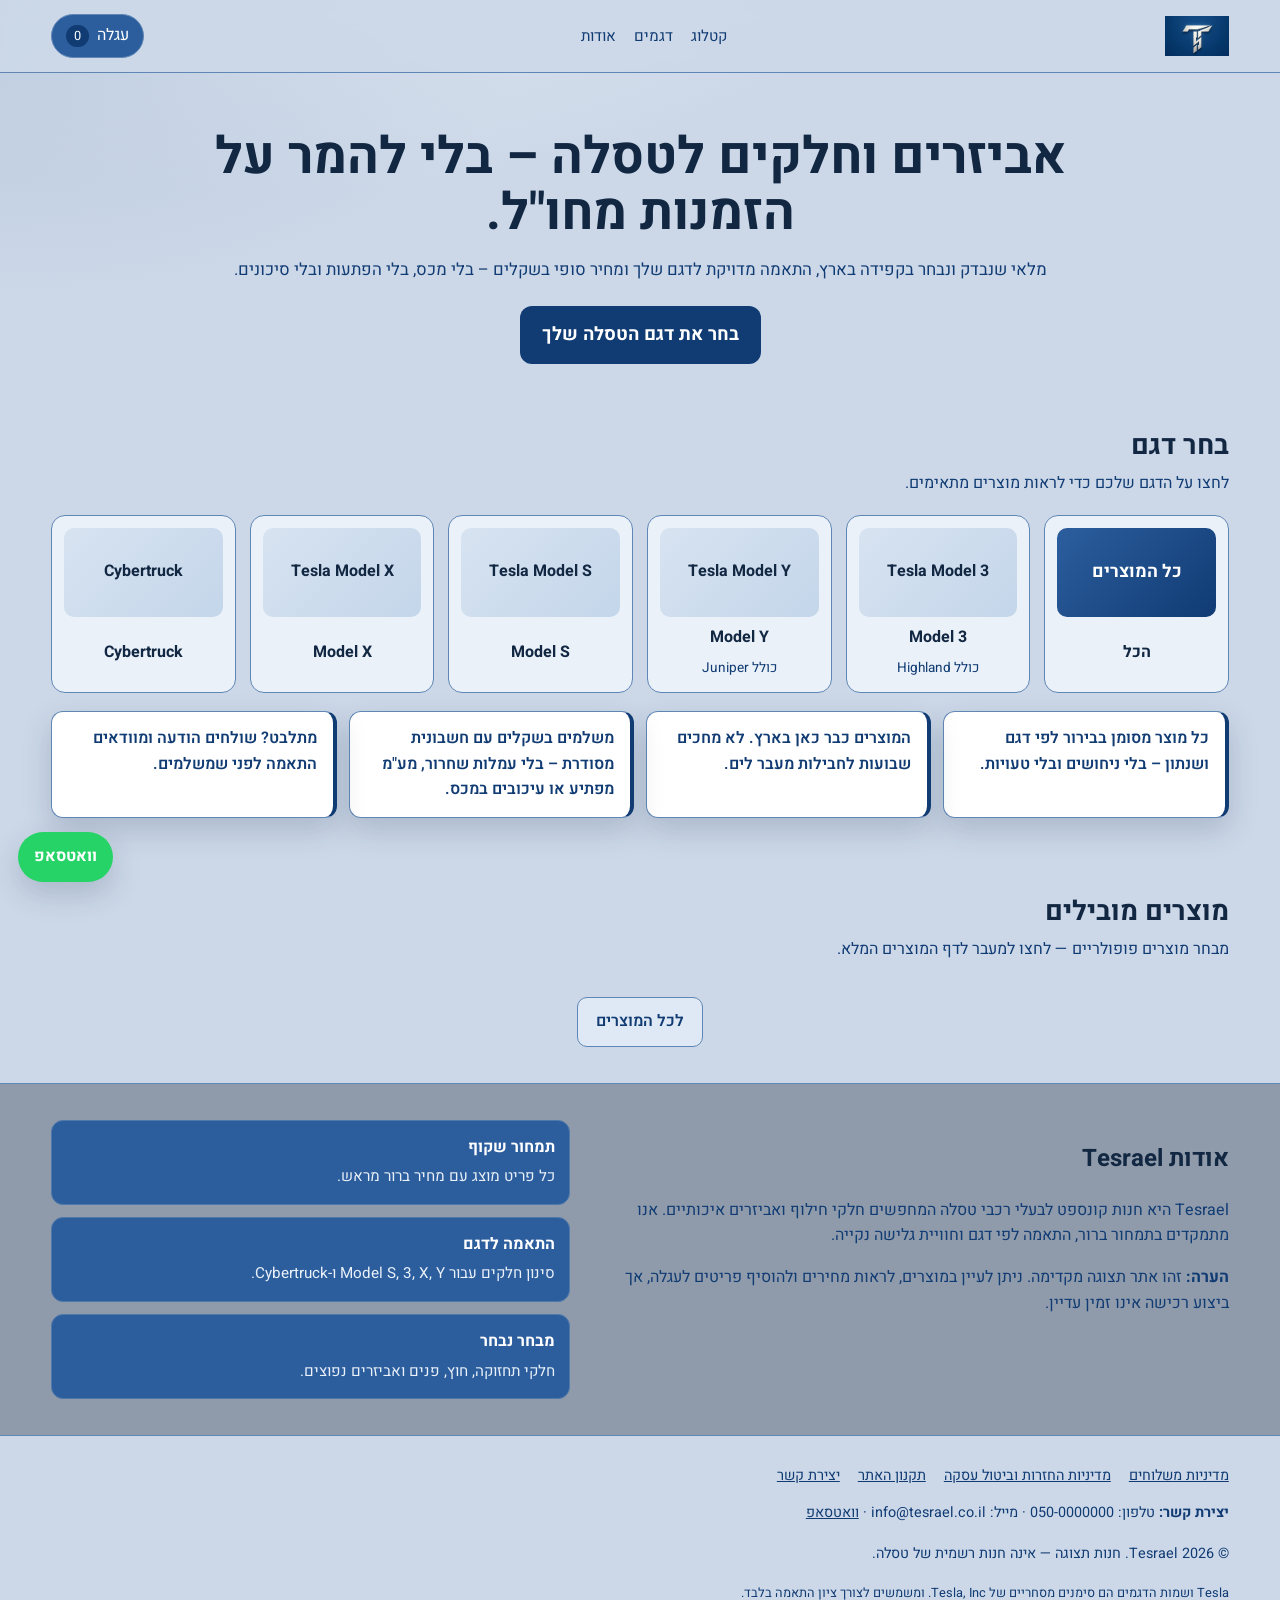
==== commit d6db62a5: "Add files via upload" ====
--- a/index.html
+++ b/index.html
@@ -45,37 +45,37 @@
         </div>
         <div class="model-cards" id="modelCards">
           <a class="model-card all-models-chip" href="products.html?model=All" data-model="All">
-            <div class="model-card-image-wrap"><span class="model-card-icon">כל</span></div>
+            <div class="model-card-image-wrap model-visual-all"><span class="all-products-label">כל המוצרים</span></div>
             <span class="model-card-name">הכל</span>
           </a>
           <a class="model-card" href="products.html?model=Model%203" data-model="Model 3">
-            <div class="model-card-image-wrap"><img src="https://upload.wikimedia.org/wikipedia/commons/thumb/9/91/2019_Tesla_Model_3_Performance_AWD_Front.jpg/640px-2019_Tesla_Model_3_Performance_AWD_Front.jpg" alt="Tesla Model 3" loading="lazy" onerror="this.onerror=null;this.parentElement.innerHTML='<span class=&quot;model-card-fallback&quot;>Model 3</span>'; "></div>
+            <div class="model-card-image-wrap"><img src="https://tse2.mm.bing.net/th?q=Tesla+Model+3+car+white+background&w=640&h=360&c=7&rs=1&p=0&dpr=1&pid=1.7&mkt=en-US&adlt=moderate" alt="Tesla Model 3" loading="lazy" referrerpolicy="no-referrer" onerror="this.onerror=null;this.parentElement.innerHTML='<span class=&quot;model-card-fallback&quot;>Tesla Model 3</span>';"></div>
             <span class="model-card-name">Model 3</span>
             <span class="model-card-sub">כולל Highland</span>
           </a>
           <a class="model-card" href="products.html?model=Model%20Y" data-model="Model Y">
-            <div class="model-card-image-wrap"><img src="https://upload.wikimedia.org/wikipedia/commons/thumb/5/5c/Tesla_Model_Y_1X7A6211.jpg/640px-Tesla_Model_Y_1X7A6211.jpg" alt="Tesla Model Y" loading="lazy" onerror="this.onerror=null;this.parentElement.innerHTML='<span class=&quot;model-card-fallback&quot;>Model Y</span>'; "></div>
+            <div class="model-card-image-wrap"><img src="https://tse2.mm.bing.net/th?q=Tesla+Model+Y+car+white+background&w=640&h=360&c=7&rs=1&p=0&dpr=1&pid=1.7&mkt=en-US&adlt=moderate" alt="Tesla Model Y" loading="lazy" referrerpolicy="no-referrer" onerror="this.onerror=null;this.parentElement.innerHTML='<span class=&quot;model-card-fallback&quot;>Tesla Model Y</span>';"></div>
             <span class="model-card-name">Model Y</span>
             <span class="model-card-sub">כולל Juniper</span>
           </a>
           <a class="model-card" href="products.html?model=Model%20S" data-model="Model S">
-            <div class="model-card-image-wrap"><img src="https://upload.wikimedia.org/wikipedia/commons/thumb/1/14/2018_Tesla_Model_S_75D.jpg/640px-2018_Tesla_Model_S_75D.jpg" alt="Tesla Model S" loading="lazy" onerror="this.onerror=null;this.parentElement.innerHTML='<span class=&quot;model-card-fallback&quot;>Model S</span>'; "></div>
+            <div class="model-card-image-wrap"><img src="https://tse2.mm.bing.net/th?q=Tesla+Model+S+car+white+background&w=640&h=360&c=7&rs=1&p=0&dpr=1&pid=1.7&mkt=en-US&adlt=moderate" alt="Tesla Model S" loading="lazy" referrerpolicy="no-referrer" onerror="this.onerror=null;this.parentElement.innerHTML='<span class=&quot;model-card-fallback&quot;>Tesla Model S</span>';"></div>
             <span class="model-card-name">Model S</span>
           </a>
           <a class="model-card" href="products.html?model=Model%20X" data-model="Model X">
-            <div class="model-card-image-wrap"><img src="https://upload.wikimedia.org/wikipedia/commons/thumb/9/92/2017_Tesla_Model_X_100D_Front.jpg/640px-2017_Tesla_Model_X_100D_Front.jpg" alt="Tesla Model X" loading="lazy" onerror="this.onerror=null;this.parentElement.innerHTML='<span class=&quot;model-card-fallback&quot;>Model X</span>'; "></div>
+            <div class="model-card-image-wrap"><img src="https://tse2.mm.bing.net/th?q=Tesla+Model+X+car+white+background&w=640&h=360&c=7&rs=1&p=0&dpr=1&pid=1.7&mkt=en-US&adlt=moderate" alt="Tesla Model X" loading="lazy" referrerpolicy="no-referrer" onerror="this.onerror=null;this.parentElement.innerHTML='<span class=&quot;model-card-fallback&quot;>Tesla Model X</span>';"></div>
             <span class="model-card-name">Model X</span>
           </a>
           <a class="model-card" href="products.html?model=Cybertruck" data-model="Cybertruck">
-            <div class="model-card-image-wrap"><img src="https://upload.wikimedia.org/wikipedia/commons/thumb/0/0c/2024_Tesla_Cybertruck_Foundation_Series%2C_front_left_%28Greenwich%29.jpg/640px-2024_Tesla_Cybertruck_Foundation_Series%2C_front_left_%28Greenwich%29.jpg" alt="Tesla Cybertruck" loading="lazy" onerror="this.onerror=null;this.parentElement.innerHTML='<span class=&quot;model-card-fallback&quot;>Cybertruck</span>'; "></div>
+            <div class="model-card-image-wrap"><img src="https://tse2.mm.bing.net/th?q=Tesla+Cybertruck+vehicle+white+background&w=640&h=360&c=7&rs=1&p=0&dpr=1&pid=1.7&mkt=en-US&adlt=moderate" alt="Tesla Cybertruck" loading="lazy" referrerpolicy="no-referrer" onerror="this.onerror=null;this.parentElement.innerHTML='<span class=&quot;model-card-fallback&quot;>Cybertruck</span>';"></div>
             <span class="model-card-name">Cybertruck</span>
           </a>
         </div>
         <div id="modelTrust" class="model-trust">
-          <p>כל מוצר מסומן בבירור לפי דגם ושנתון – בלי ניחושים ובלי טעויות.</p>
-          <p>המוצרים כבר כאן בארץ. לא מחכים שבועות לחבילות מעבר לים.</p>
-          <p>משלמים בשקלים עם חשבונית מסודרת – בלי עמלות שחרור, מע"מ מפתיע או עיכובים במכס.</p>
-          <p>מתלבט? שולחים הודעה ומוודאים התאמה לפני שמשלמים.</p>
+          <div class="trust-box">כל מוצר מסומן בבירור לפי דגם ושנתון – בלי ניחושים ובלי טעויות.</div>
+          <div class="trust-box">המוצרים כבר כאן בארץ. לא מחכים שבועות לחבילות מעבר לים.</div>
+          <div class="trust-box">משלמים בשקלים עם חשבונית מסודרת – בלי עמלות שחרור, מע"מ מפתיע או עיכובים במכס.</div>
+          <div class="trust-box">מתלבט? שולחים הודעה ומוודאים התאמה לפני שמשלמים.</div>
         </div>
       </div>
     </section>
--- a/styles.css
+++ b/styles.css
@@ -272,8 +272,7 @@
 .model-card-name { font-weight: 700; color: var(--heading); }
 .model-card-sub { font-size: 0.85rem; color: var(--text); }
 
-.model-trust { margin-top: 18px; display: grid; gap: 8px; background: #eaf1f9; border: 1px solid var(--border); border-radius: 12px; padding: 14px 16px; }
-.model-trust p { margin: 0; color: var(--text); }
+/* trust styles updated below */
 
 .featured-grid { display: grid; grid-template-columns: repeat(auto-fill, minmax(220px, 1fr)); gap: 16px; }
 .featured-card { background: #ffffff; border: 1px solid var(--border); border-radius: 14px; padding: 12px; display: grid; gap: 8px; cursor: pointer; align-content: start; }
@@ -305,3 +304,16 @@
 .back-link:hover { text-decoration: underline; }
 .products-controls { margin-top: 8px; }
 #catalogMeta { color: var(--text); margin: 8px 0 0; }
+.model-visual { background: linear-gradient(135deg, #3b6fae, #244f86); display: flex; flex-direction: column; align-items: center; justify-content: center; gap: 4px; color: #fff; }
+.model-visual-all { background: linear-gradient(135deg, #2c5e9e, #103B73); }
+.model-visual-icon { font-size: 2rem; line-height: 1; }
+.model-visual-label { font-weight: 700; font-size: 1rem; letter-spacing: 0.05em; }
+
+.model-trust { margin-top: 18px; display: grid; grid-template-columns: repeat(auto-fit, minmax(220px, 1fr)); gap: 12px; }
+.trust-box { background: #ffffff; border: 1px solid var(--border); border-right: 4px solid var(--accent); border-radius: 12px; padding: 14px 16px; color: var(--text); font-weight: 600; box-shadow: var(--shadow); }
+
+.model-switcher { display: flex; flex-wrap: wrap; gap: 8px; margin: 10px 0 6px; }
+.model-switch { padding: 8px 12px; border-radius: 999px; border: 1px solid var(--border); background: #eaf1f9; color: var(--text); text-decoration: none; font-weight: 600; }
+.model-switch:hover { background: #dfe9f5; }
+.model-switch.active { background: var(--accent); color: #fff; border-color: var(--accent); }
+.all-products-label { font-weight: 700; color: #fff; font-size: 1.1rem; text-align: center; padding: 8px; }
